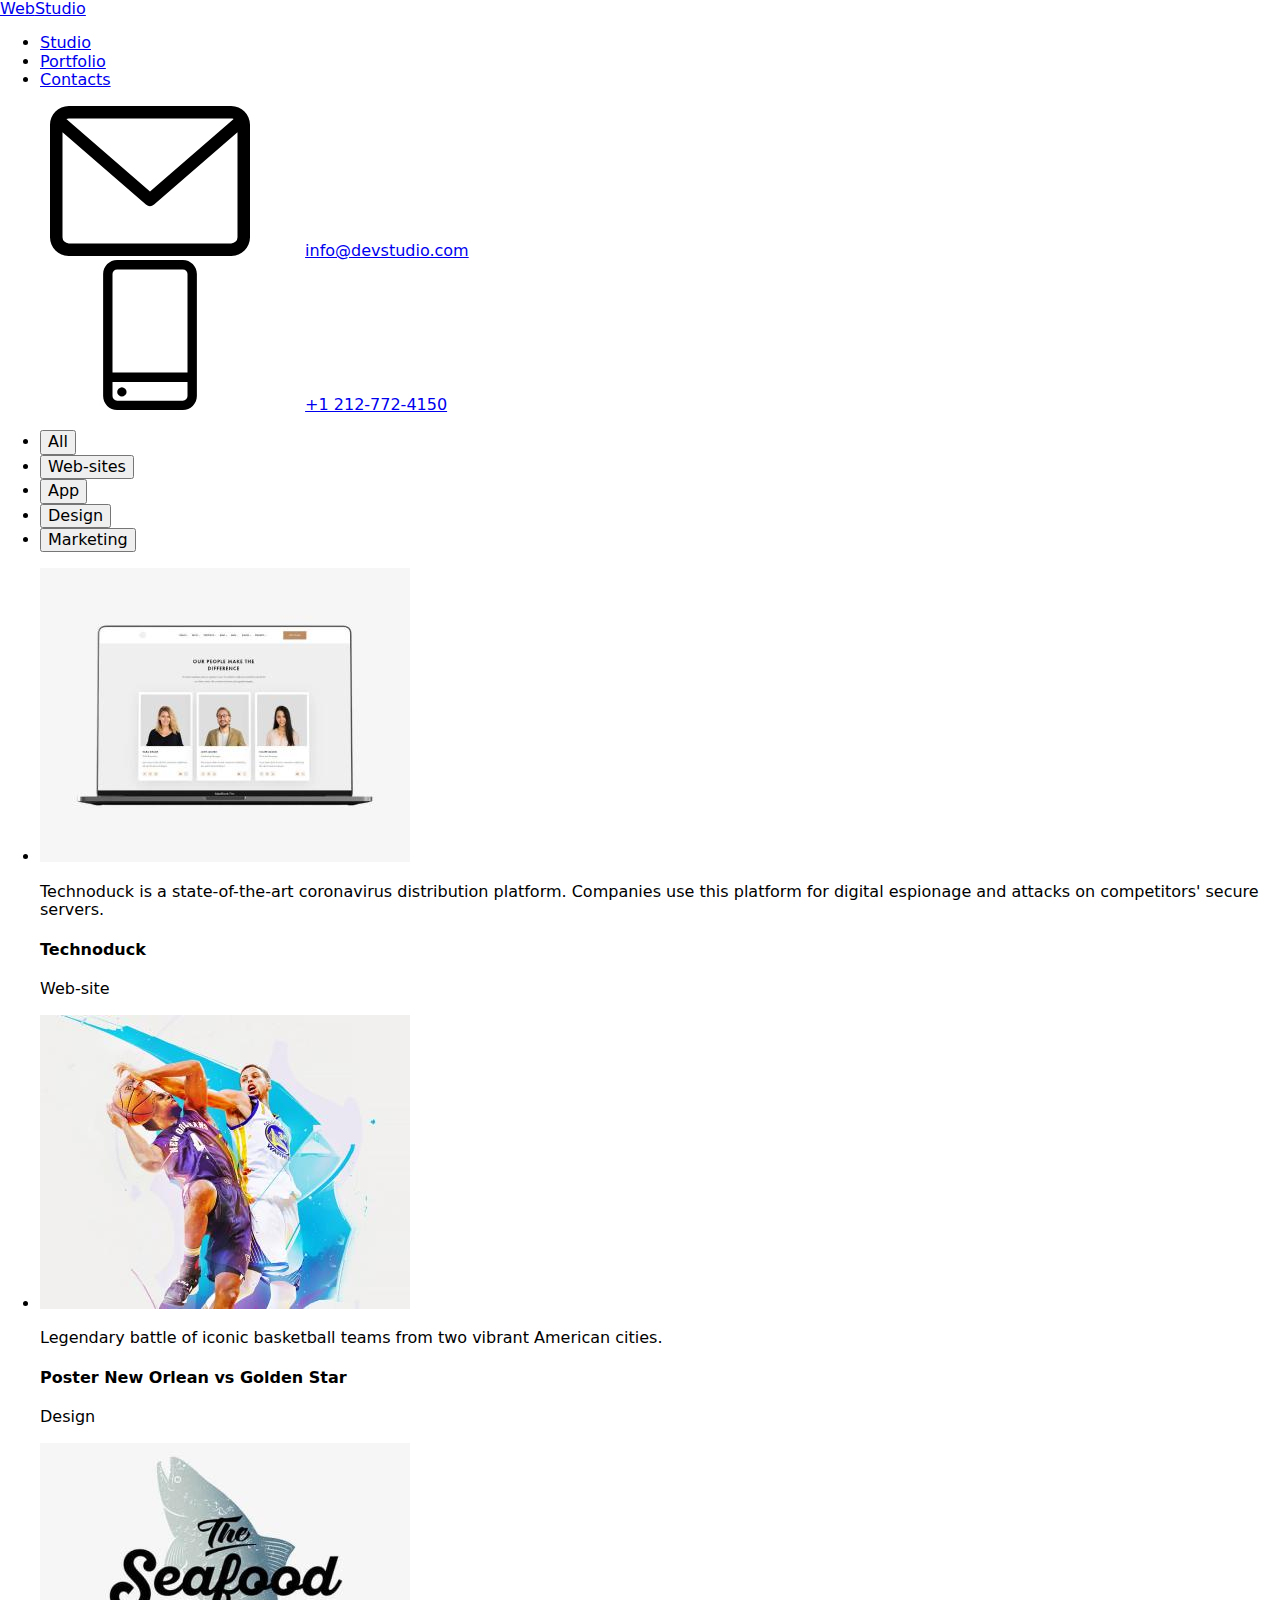
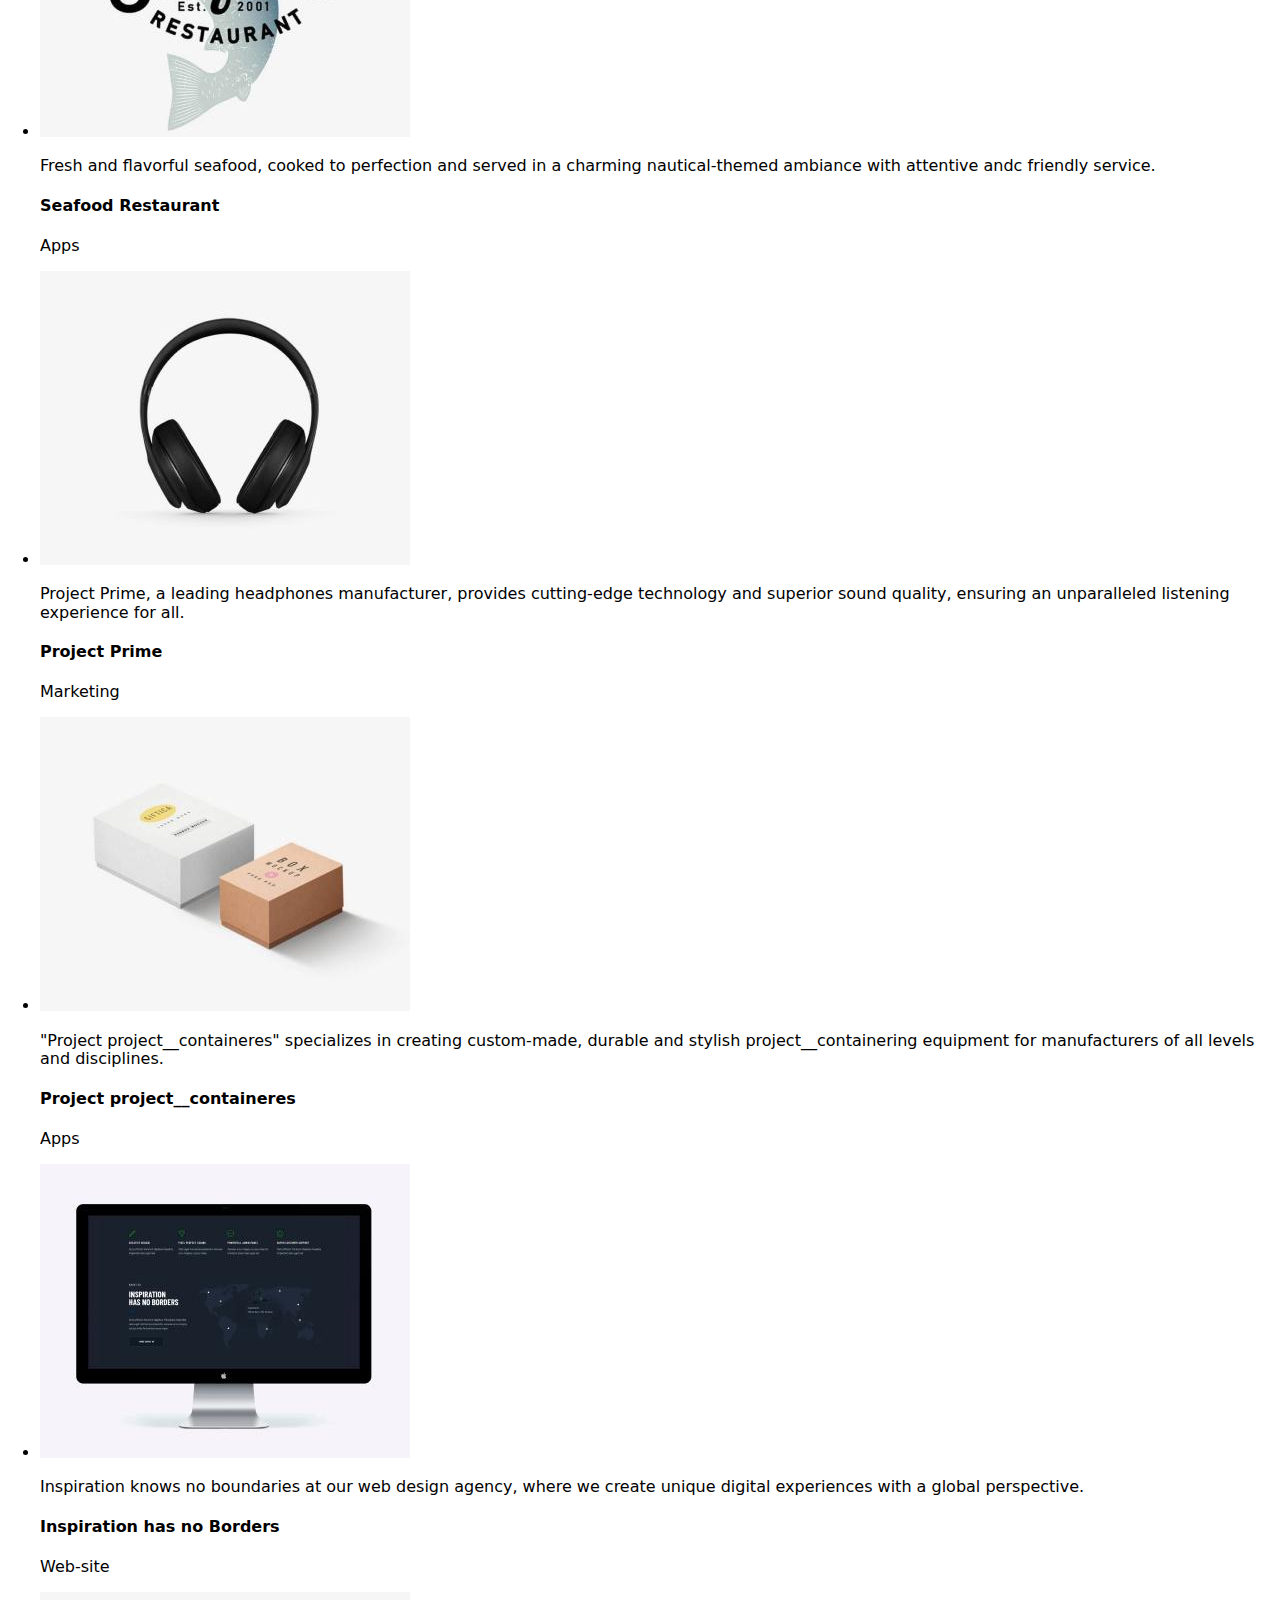
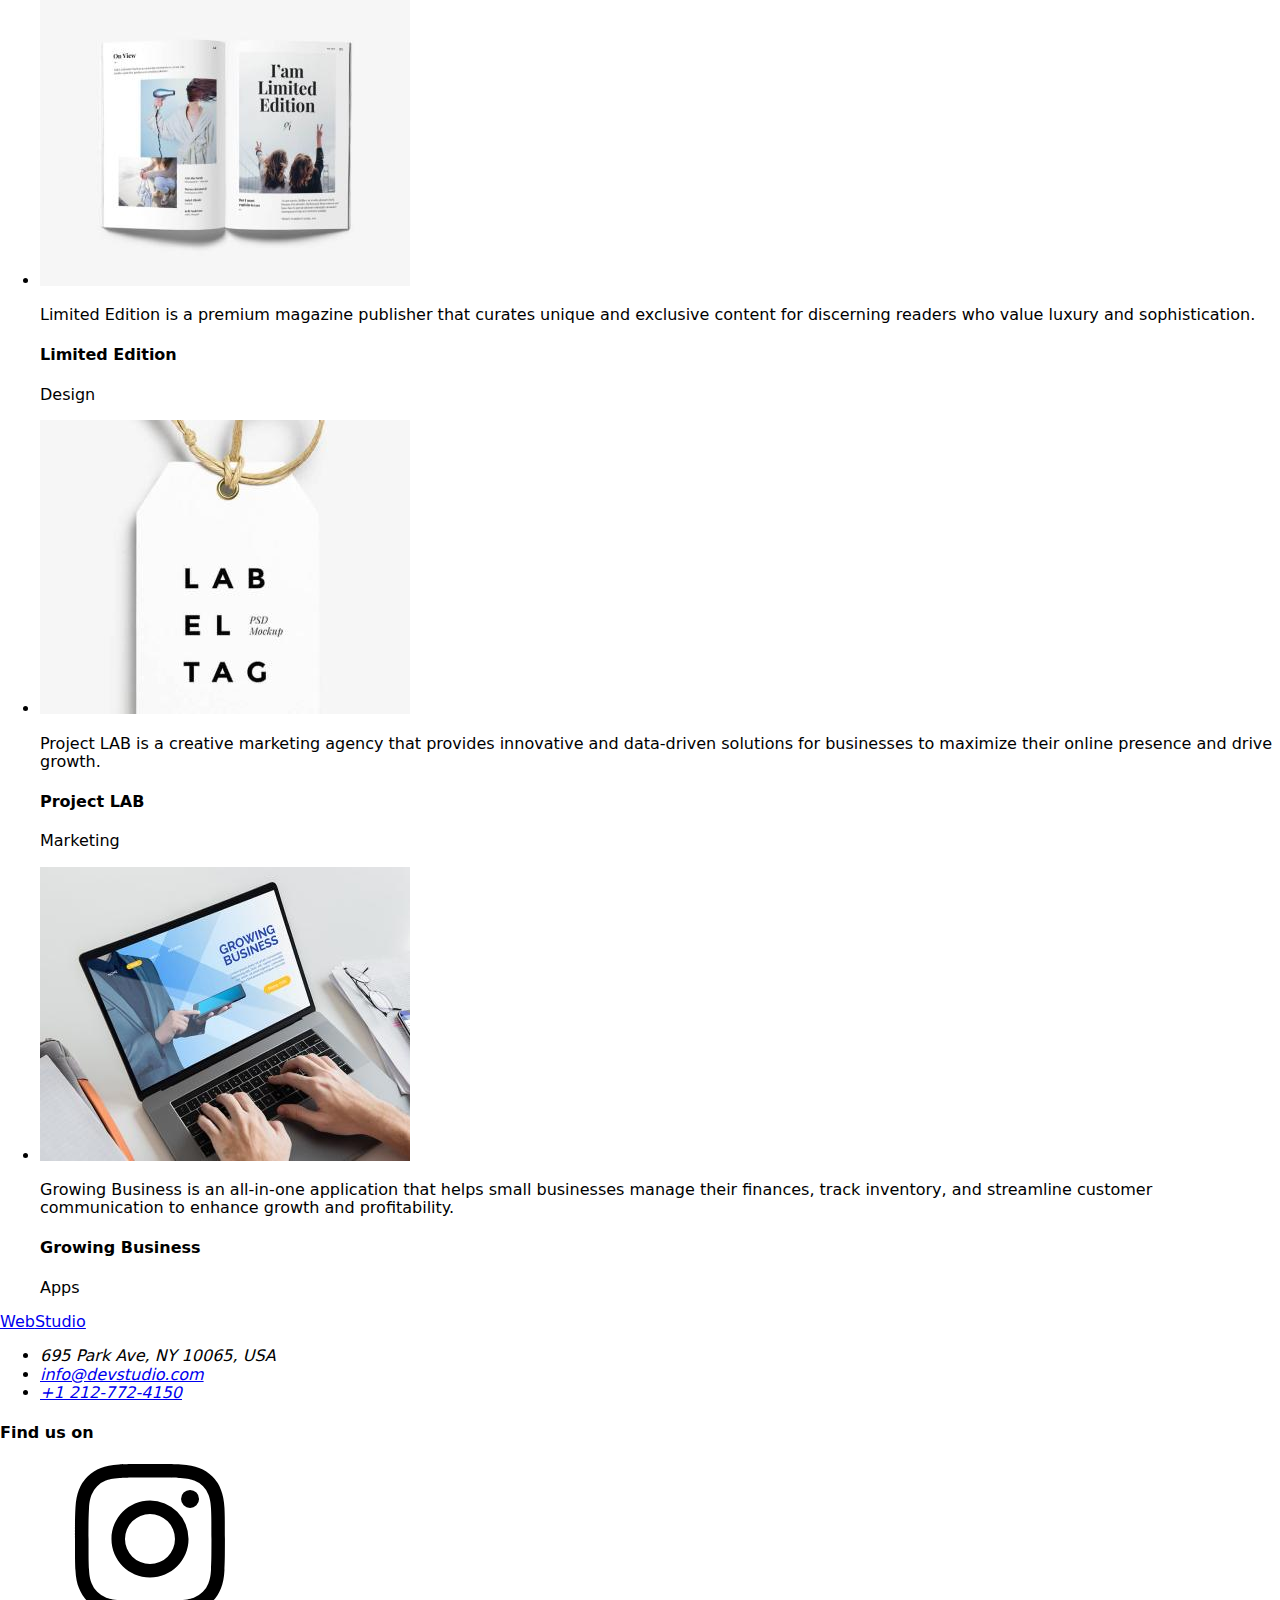
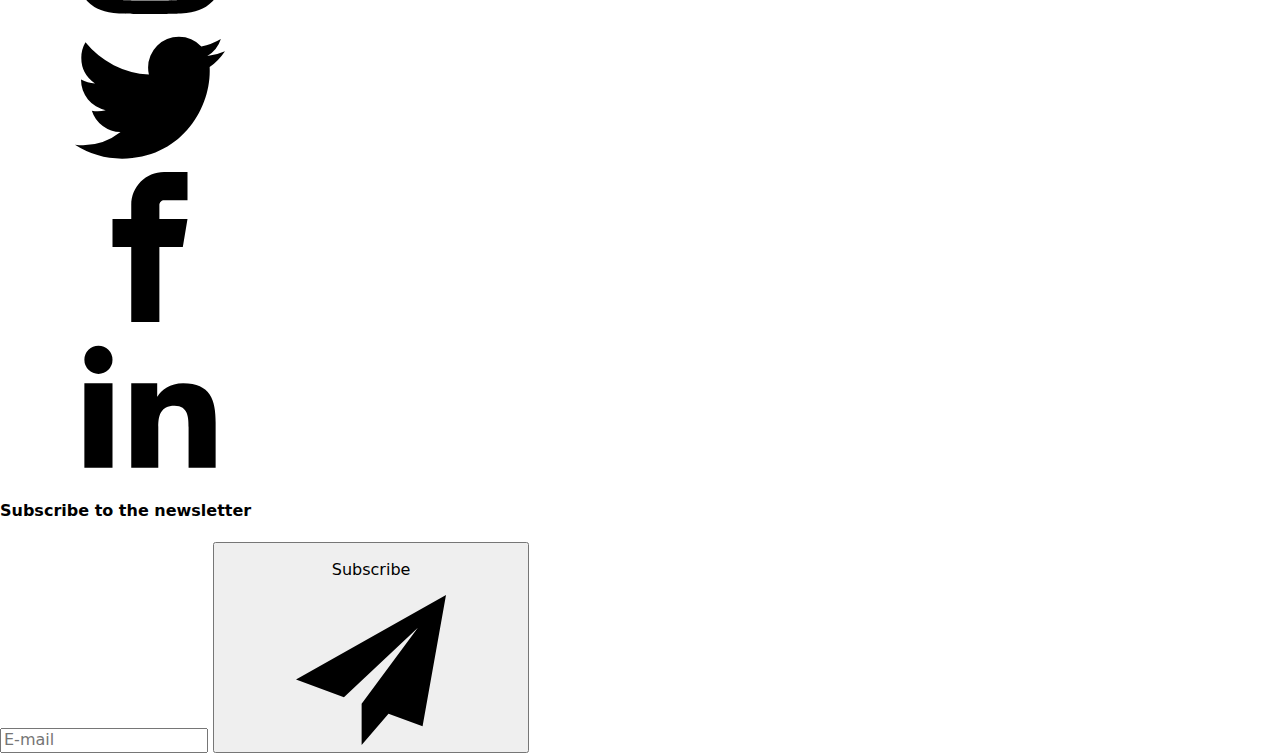
==== portofolio.html @ 4ad4fddc "Update from previous repo" ====
<!DOCTYPE html>
<html lang="en">

<head>
  <meta charset="UTF-8" />
  <meta http-equiv="X-UA-Compatible" content="IE=edge" />
  <meta name="viewport" content="width=device-width, initial-scale=1.0" />

  <link rel="preconnect" href="https://fonts.googleapis.com">
  <link rel="preconnect" href="https://fonts.gstatic.com" crossorigin>
  <link href="https://fonts.googleapis.com/css2?family=Raleway:wght@700&family=Roboto:wght@400;500;700;900&display=swap"
    rel="stylesheet">

  <link rel="stylesheet"
    href="https://cdnjs.cloudflare.com/ajax/libs/modern-normalize/1.0.0/modern-normalize.min.css" />
  <!-- <link rel="stylesheet" href="./css/styles.css"> -->
  <link rel="stylesheet" href="./css/main.min.css">


  <title>WebStudio</title>
</head>

<body>
  <header>
    <div class="header container">
      <a href="#" class="logo"><span class="logo--blue">Web</span>Studio</a>
      <nav>
        <ul class="header__left-menu">
          <li><a href="./index.html" class="header__left-menu__link">Studio</a></li>
          <li><a href="./portofolio.html" class="header__left-menu__link current-page">Portfolio</a></li>
          <li><a href="./contacts.html" class="header__left-menu__link">Contacts</a></li>
        </ul>
      </nav>
      <div class="header__right-menu">
        <div class="header__right-menu__link">
          <svg class="mail-icon">
            <use href="./images/icons.svg#icon-mail"></use>
          </svg>
          <a href="mailto:info@devstudio.com">info@devstudio.com</a>
        </div>
        <div class="header__right-menu__link">
          <svg class="mobile-icon">
            <use href="./images/icons.svg#icon-mobile"></use>
          </svg>
          <a href="tel:+12127724150">+1 212-772-4150</a>
        </div>
      </div>
    </div>
  </header>

  <main>
    <div class="container">
      <section class="portfolio">
        <ul class="portfolio__btn-list">
          <li><button type="button" class="portfolio__btn">All</button></li>
          <li><button type="button" class="portfolio__btn">Web-sites</button></li>
          <li><button type="button" class="portfolio__btn">App</button></li>
          <li><button type="button" class="portfolio__btn">Design</button></li>
          <li><button type="button" class="portfolio__btn">Marketing</button></li>
        </ul>
      </section>
      <section>
        <ul class="project">
          <li class="project__card">
            <div class="project__container">
              <img src="./images/portofolio-1.jpg" alt="laptop" width="370">
              <div class="project__overlay">
                <p class="project__description">Technoduck is a state-of-the-art coronavirus distribution platform. Companies use this platform for
                  digital
                  espionage and attacks on competitors' secure servers.</p>
              </div>
            </div>
            <h4 class="project__title">Technoduck</h4>
            <p class="project__type">Web-site</p>
          </li>
          <li class="project__card">
            <div class="project__container">
              <img src="./images/portofolio-2.jpg" alt="laptop" width="370">
              <div class="project__overlay">
                <p class="project__description">Legendary battle of iconic basketball teams from two vibrant American cities.</p>
              </div>
            </div>
            <h4 class="project__title">Poster New Orlean vs Golden Star</h4>
            <p class="project__type">Design</p>
          </li>
          <li class="project__card">
            <div class="project__container">
              <img src="./images/portofolio-3.jpg" alt="laptop" width="370">
              <div class="project__overlay">
                <p class="project__description">Fresh and flavorful seafood, cooked to perfection and served in a charming nautical-themed ambiance
                  with attentive andc friendly service.</p>
              </div>
            </div>
            <h4 class="project__title">Seafood Restaurant</h4>
            <p class="project__type">Apps</p>
          </li>
          <li class="project__card">
            <div class="project__container">
              <img src="./images/portofolio-4.jpg" alt="laptop" width="370">
              <div class="project__overlay">
                <p class="project__description">Project Prime, a leading headphones manufacturer, provides cutting-edge technology and superior sound
                  quality, ensuring an unparalleled listening experience for all.</p>
              </div>
            </div>
            <h4 class="project__title">Project Prime</h4>
            <p class="project__type">Marketing</p>
          </li>
          <li class="project__card">
            <div class="project__container">
              <img src="./images/portofolio-5.jpg" alt="laptop" width="370">
              <div class="project__overlay">
                <p class="project__description">"Project project__containeres" specializes in creating custom-made, durable and stylish project__containering equipment for
                  manufacturers of all levels and disciplines.</p>
              </div>
            </div>
            <h4 class="project__title">Project project__containeres</h4>
            <p class="project__type">Apps</p>
          </li>
          <li class="project__card">
            <div class="project__container">
              <img src="./images/portofolio-6.jpg" alt="laptop" width="370">
              <div class="project__overlay">
                <p class="project__description">Inspiration knows no boundaries at our web design agency, where we create unique digital experiences
                  with a global perspective.</p>
              </div>
            </div>
            <h4 class="project__title">Inspiration has no Borders</h4>
            <p class="project__type">Web-site</p>
          </li>
          <li class="project__card">
            <div class="project__container">
              <img src="./images/portofolio-7.jpg" alt="laptop" width="370">
              <div class="project__overlay">
                <p class="project__description">Limited Edition is a premium magazine publisher that curates unique and exclusive content for
                  discerning readers who value luxury and sophistication.</p>
              </div>
            </div>
            <h4 class="project__title">Limited Edition</h4>
            <p class="project__type">Design</p>
          </li>
          <li class="project__card">
            <div class="project__container">
              <img src="./images/portofolio-8.jpg" alt="laptop" width="370">
              <div class="project__overlay">
                <p class="project__description">Project LAB is a creative marketing agency that provides innovative and data-driven solutions for
                  businesses to maximize their online presence and drive growth.</p>
              </div>
            </div>
            <h4 class="project__title">Project LAB</h4>
            <p class="project__type">Marketing</p>
          </li>
          <li class="project__card">
            <div class="project__container">
              <img src="./images/portofolio-9.jpg" alt="laptop" width="370">
              <div class="project__overlay">
                <p class="project__description">Growing Business is an all-in-one application that helps small businesses manage their finances,
                  track inventory, and streamline customer communication to enhance growth and profitability.</p>
              </div>
            </div>
            <h4 class="project__title">Growing Business</h4>
            <p class="project__type">Apps</p>
          </li>
        </ul>
      </section>
    </div>
  </main>

  <footer>
    <div class="container">
      <div class="footer">
        <div class="footer__contact">
          <a href="#" class="logo logo--dark"><span class="logo--blue">Web</span>Studio</a>
          <address>
            <ul class="footer__address">
              <li>
                <div class="footer__address__el">695 Park Ave, NY 10065, USA</div>
              </li>
              <li><a href="mailto:info@devstudio.com" class="footer__link">info@devstudio.com</a></li>
              <li><a href="tel:+12127724150" class="footer__link">+1 212-772-4150</a>
              </li>
            </ul>
          </address>
        </div>

        <div class="footer__social_container">
          <h4 class="footer__social__title">Find us on</h4>
          <div class="footer__social__list">
            <a href="#">
              <div class="footer__social__el">
                <svg class="footer__social__icon">
                  <use href="./images/icons.svg#icon-instagram"></use>
                </svg>
              </div>
            </a>
            <a href="#">
              <div class="footer__social__el">
                <svg class="footer__social__icon">
                  <use href="./images/icons.svg#icon-twitter"></use>
                </svg>
              </div>
            </a>
            <a href="#">
              <div class="footer__social__el">
                <svg class="footer__social__icon">
                  <use href="./images/icons.svg#icon-facebook"></use>
                </svg>
              </div>
            </a>
            <a href="#">
              <div class="footer__social__el">
                <svg class="footer__social__icon">
                  <use href="./images/icons.svg#icon-linkedin"></use>
                </svg>
              </div>
            </a>
          </div>
        </div>
        <div class="footer__subscription">
          <h4 class="footer__subscription__title">Subscribe to the newsletter</h4>
          <form class="footer__subscription__form" name="signup-form" autocomplete="on" novalidate>
            <label>
              <input class="footer__subscription__input" type="email" name="email" placeholder="E-mail" />
            </label>
            <button class="footer__subscription__btn" type="submit">
              <p class="footer__subscription__btn-text">Subscribe</p><svg class="send-icon">
                <use href="./images/icons.svg#send-icon"></use>
              </svg>
            </button>
          </form>
        </div>
      </div>
    </div>
  </footer>
  <script src="./js/modal.js"></script>
</body>

</html>
---- css/styles.css ----
* {
  margin: 0;
  padding: 0;
  box-sizing: border-box;
}

body {
  font-family: "Roboto", sans-serif;
  font-size: 14px;
  color: #000;
}

li {
  list-style: none;
}

a {
  text-decoration: none;
  color: inherit;
}

h2 {
  font-size: 36px;
}

p {
  color: #757575;
}

img {
  display: block;
}

header {
  border-bottom: 1px solid #ececec;
}

footer {
  background-color: #2f303a;
}

.container {
  max-width: 1200px;
  margin: 0 auto;
}

/* header */

.header,
.header__left-menu,
.header__right-menu {
  display: flex;
  align-items: center;
  height: 80px;
}

.header__right-menu {
  margin-left: auto;
  color: #757575;
}

.header__right-menu__link {
  font-weight: 500;
  margin-left: auto;
  padding-left: 40px;
  display: flex;
  align-items: center;
  transition: color 250ms cubic-bezier(0.4, 0, 0.2, 1);
}

.header__left-menu__link {
  font-weight: 500;
  margin-right: 50px;
  position: relative;
  display: block;
  padding: 33px 0;
  transition: color 250ms cubic-bezier(0.4, 0, 0.2, 1);
}

.header__left-menu__link::after {
  content: "";
  display: block;
  position: absolute;
  bottom: 0;
  border-radius: 2px;
  height: 4px;
  width: 100%;
  background-color: #2196f3;
  color: #2196f3;
  transform: scale(0, 1);
  transition: transform 250ms cubic-bezier(0.4, 0, 0.2, 1);
}

.header__left-menu__link:hover::after,
.header__left-menu__link:focus::after {
  transform: scale(1, 1);
  color: #2196f3;
}

.current-page {
  text-decoration: underline;
  text-decoration-thickness: 4px;
  text-underline-offset: 33px;
  color: #2196f3;
}


.header__right-menu__link:hover,
.header__right-menu__link:focus,
.header__left-menu__link:hover,
.header__left-menu__link:focus {
  color: #2196f3;
}

.logo {
  font-family: "Raleway";
  font-weight: 700;
  font-size: 26px;
  padding-right: 56px;
}

.logo--blue {
  color: #2196f3;
  font-size: 26px;
}

.mail-icon {
  width: 16px;
  height: 12px;
  margin-right: 10px;
  fill: currentColor;
  transition: fill 250ms cubic-bezier(0.4, 0, 0.2, 1);
}

.mobile-icon {
  width: 10px;
  height: 16px;
  margin-right: 10px;
  fill: currentColor;
  transition: fill 250ms cubic-bezier(0.4, 0, 0.2, 1);
}

.mobile-icon:hover,
.mobile-icon:focus,
.mail-icon:hover,
.mail-icon:focus {
  fill: currentColor;
  cursor: pointer;
}

/* index hero */

.hero {
  background: url("../images/bg-hero-img.jpg") no-repeat center;
  background-size: cover;
}

.hero-fluid {
  background-image: radial-gradient(
    rgba(47, 48, 58, 0.5),
    rgba(47, 48, 58, 0.3)
  );
  min-height: 600px;
  display: flex;
  flex-direction: column;
  justify-content: center;
  text-align: center;
}


.hero__motto {
  letter-spacing: 0.06em;
  font-size: 44px;
  font-weight: 900;
  margin-bottom: 30px;
  color: #fff;
}

.hero__btn {
  font-weight: 700;
  font-size: 16px;
  letter-spacing: 0.06em;
  background-color: #2196f3;
  border: none;
  border-radius: 4px;
  cursor: pointer;
  padding: 10px 20px;
   color: #fff;
}

.modal {
  display: flex;
  background-color: hsla(0, 0%, 0%, 0.2);
  position: fixed;
  left: 0;
  right: 0;
  top: 0;
  bottom: 0;
  z-index: 1;
  transition: opacity 250ms cubic-bezier(0.4, 0, 0.2, 1),
    transform 250ms cubic-bezier(0.4, 0, 0.2, 1);
  transform: scale(1, 1);
}

.is-hidden {
  visibility: hidden;
  opacity: 0;
  pointer-events: none;
  transform: scale(0.5, 0.5);
}

.modal__box {
  width: 528px;
  height: 581px;
  background-color: #fff;
  cursor: initial;
  margin: auto;
  position: relative;
  box-shadow: 0px 1px 3px rgba(0, 0, 0, 0.12), 0px 1px 1px rgba(0, 0, 0, 0.14),
    0px 2px 1px rgba(0, 0, 0, 0.2);
  border-radius: 4px;
}

.modal__cancel-btn {
  cursor: pointer;
  position: absolute;
  padding: 7px;
  top: 8px;
  right: 8px;
  width: 30px;
  height: 30px;
  border-radius: 50%;
  border: 1px solid rgba(0, 0, 0, 0.2);
  background-color: #fff;
  transition: fill 250ms cubic-bezier(0.4, 0, 0.2, 1);
}

.modal__cancel-btn:hover,
.modal__cancel-btn:focus {
  fill: #2196f3;
  cursor: pointer;
}

.service {
  margin: 40px;
}

.service__title {
  font-weight: 700;
  font-size: 20px;
  line-height: 23px;
  text-align: center;
  letter-spacing: 0.03em;
  color: #212121;
}

.service__form {
  margin-top: 12px;
  display: flex;
  flex-direction: column;
}

.service__form__label {
  position: relative;
  margin-top: 10px;
  font-size: 14px;
  color: #757575;
  margin-top: 10px;
}

.service__form__input-container:focus,
.service__form__input-container:hover {
  border-color: #2196f3;
  color:rgba(33, 150, 243, 0.9);
  cursor:pointer;
}

.service__form__icon {
  position: absolute;
  left: 15px;
  top: 33px;
  width: 18px;
  height: 18px;
  fill: currentColor;
  transition: color 250ms cubic-bezier(0.4, 0, 0.2, 1);
  
}

.service__form__input {
  outline: none;
  margin-top: 5px;
  padding: 12px;
  padding-left: 40px;
  width: 100%;
  border: 1px solid rgba(33, 33, 33, 0.2);
  border-radius: 4px;
  transition: border-color 250ms cubic-bezier(0.4, 0, 0.2, 1);
}

.service__form-textarea {
  resize: none;
  padding-left: 12px;
}

.service__form__input:hover,
 .service__form__input:focus {
 border-color: #2196f3;
 cursor: pointer;
}

.service__terms__label {
  margin: 20px 15px 30px;
  color: #757575;
  display: flex;
  gap: 7px;
}

.service__terms__input {
  display: none;
}

.service__replace-checkbox {
  border: 2px solid #212121;
  border-radius: 2px;
  width: 16px;
  height: 16px;
  display: flex;
  align-items: center;
}

.service__terms__input:checked+.service__replace-checkbox {
  background-color: #2196f3;
  border-color: #2196f3;
}

.service__terms__input:checked+.service__replace-checkbox__icon {
  opacity: 1;
}

.service__replace-checkbox__icon {
  fill:#fff;
  width: 16px;
  height: 16px;
}

.service__terms__link {
  color: #2196f3;
  text-decoration: underline;
}

.service__submit-btn {
  width: 200px;
  margin: auto;
  font-weight: 700;
  font-size: 16px;
  letter-spacing: 0.06em;
  padding: 10px 80px;
  background-color: #2196f3;
  color: #ffffff;
  border: none;
  border-radius: 4px;
  cursor: pointer;
}

.advantages {
  display: flex;
  margin: 94px 0 0;
  gap: 30px;
}

.advantages__card__title {
  margin-bottom: 10px;
  margin-top: 30px;
}

.advantages__card__icon {
  box-sizing: content-box;
  width: 70px;
  height: 70px;
  padding: 25px 100px;
  border-radius: 4px;
  align-self: center;
  background-color: #f5f4fa;
}

.section--grey {
  background-color: #f5f4fa;
}

.section__title {
  text-align: center;
  padding-top: 94px;
}

.section__images {
  display: flex;
  justify-content: space-between;
  padding: 50px 0 94px;
}

.section__image-el {
  position: relative;
}

.section__image-el__banner {
  position: absolute;
  bottom: 0;
  width: 100%;
  background: rgba(47, 48, 58, 0.8);
  height: 70px;
  text-align: center;
  padding: 27px 0;
  font-weight: 700;
  text-transform: uppercase;
  color: #fff;
  letter-spacing: 0.03em;
}

.team {
  display: flex;
  justify-content: space-between;
  padding: 50px 0 94px;
}

.team__member {
  display: flex;
  flex-direction: column;
  align-items: center;
  box-shadow: 0px 1px 3px rgba(0, 0, 0, 0.12), 0px 1px 1px rgba(0, 0, 0, 0.14),
    0px 2px 1px rgba(0, 0, 0, 0.2);
  border-radius: 0px 0px 4px 4px;
}

.team__member__title {
  font-size: 16px;
  font-weight: 500;
  margin: 30px 0 10px;
}

.team__member__position {
  font-size: 16px;
  color: #757575;
  margin: 0 0 16px 0;
}
.social__list, 
.footer__social__list {
  display: flex;
  justify-content: space-evenly;
  margin-bottom: 30px;
}

.social__icon {
  box-sizing: content-box;
  width: 20px;
  height: 20px;
  padding: 12px;
  fill: #afb1b8;
  transition: fill 250ms cubic-bezier(0.4, 0, 0.2, 1);
}

.social__icon:hover,
.social__icon:focus {
  fill: #ffffff;
}

.social__container {
  width: 44px;
  height: 44px;
  border-radius: 50%;
  background-color: none;
  transition: background-color 250ms cubic-bezier(0.4, 0, 0.2, 1);
}

.social__container:hover,
.social__container:focus {
  background-color: #2196f3;
  border-radius: 50%;
  cursor: pointer;
}

.section__client-icon {
  border: #afb1b8 1px solid;
  fill: #afb1b8;
  border-radius: 4px;
  margin: 10px;
  width: 170px;
  height: 92px;
  padding: 16px 32px;
  transition: fill 250ms cubic-bezier(0.4, 0, 0.2, 1),
    border-color 250ms cubic-bezier(0.4, 0, 0.2, 1);
}

.section__client-icon:hover,
.section__client-icon:focus {
  fill: #2196f3;
  border-color: #2196f3;
  cursor: pointer;
}


/* Portfolio */

.portfolio__btn-list {
  margin: 94px 0 50px;
  display: flex;
  justify-content: center;
  gap: 8px;
}

.portfolio__btn {
  background-color: #f5f4fa;
  font-family: inherit;
  font-size: 16px;
  font-weight: 500;
  border-radius: 4px;
  border: none;
  cursor: pointer;
  padding: 6px 22px;
  transition: background-color 250ms cubic-bezier(0.4, 0, 0.2, 1),
    color 250ms cubic-bezier(0.4, 0, 0.2, 1),
    filter 250ms cubic-bezier(0.4, 0, 0.2, 1);
}

.portfolio__btn:hover,
.portfolio__btn:focus {
  background-color: #2196f3;
  color: #fff;
  filter: drop-shadow(0px 4px 4px rgba(0, 0, 0, 0.25));
}

.project {
  display: flex;
  justify-content: space-between;
  flex-wrap: wrap;
  gap: 35px;
  margin-bottom: 94px;
}

.project__card {
  border: 1px solid #eee;
  transition: box-shadow 250ms cubic-bezier(0.4, 0, 0.2, 1);
}

.project__card:hover,
.project__card:focus {
  box-shadow: 0px 1px 1px rgba(0, 0, 0, 0.12), 0px 4px 4px rgba(0, 0, 0, 0.06),
    1px 4px 6px rgba(0, 0, 0, 0.16);
  cursor: pointer;
}

.project__title {
  font-weight: 700;
  font-size: 18px;
  margin: 22px 24px;
}

.project__type {
  font-size: 16px;
  margin: 22px 24px;
}

.project__container {
  position: relative;
  overflow: hidden;
}

.project__card:hover .project__overlay {
  transform: translatey(0);
}

.project__overlay {
  position: absolute;
  top: 0;
  left: 0;
  width: 100%;
  height: 100%;
  background-color: rgba(33, 150, 243, 0.9);
  transform: translatey(100%);
  transition: transform 250ms cubic-bezier(0.4, 0, 0.2, 1);
}

.project__description {
  font-size: 18px;
  line-height: 28px;
  letter-spacing: 0.03em;
  color: #fff;
  padding: 63px 24px 0 24px;
}


/* footer */

.footer {
  display: flex;
}

.logo--dark {
  display: inline-block;
  padding-top: 60px;
   color: #fff;
}


.footer__address {
  padding: 28px 0 60px;
  display: flex;
  flex-direction: column;
  gap: 12px;
}

.footer__address__el {
  font-style: normal;
   color: #fff;
}

.footer__link {
  color: rgba(255, 255, 255, 0.6);
  font-style: normal;
  transition: color 250ms cubic-bezier(0.4, 0, 0.2, 1);
}

.footer__link:hover,
.footer__link:focus {
  color: #2196f3;
}

.footer__social__title,
.footer__subscription__title {
  font-family: "Roboto";
  font-weight: 700;
  letter-spacing: 0.03em;
  text-transform: uppercase;
  color: #fff;
}

.footer__social_container {
  margin-top: 75px;
  margin-left: 94px;
}

.footer__social__el {
  width: 44px;
  height: 44px;
  padding: 12px;
  background-color: rgba(255, 255, 255, 0.1);
  border-radius: 50%;
  margin-top: 20px;
  margin-right: 10px;
  transition: background-color 250ms cubic-bezier(0.4, 0, 0.2, 1);
}

.footer__social__icon {
  width: 20px;
  height: 20px;
  fill: #ffffff;
}

.footer__social__el:hover,
.footer__social__el:focus {
  background-color: #2196f3;
}

.footer__subscription {
  margin-top: 75px;
  margin-left: auto;
}

.footer__subscription__form {
  display: flex;
  align-items: end;
}

.footer__subscription__input {
  font: inherit;
  font-size: 16px;
  outline: none;
  width: 358px;
  margin-top: 20px;
  background-color: #2f303a;
  color: #ffffff;
  padding: 14px;
  border: 1px solid rgba(255, 255, 255, 0.3);
  filter: drop-shadow(0px 4px 4px rgba(0, 0, 0, 0.15));
  border-radius: 4px;
}

.footer__subscription__btn {
  padding: 8px 43px;
  font-weight: 700;
  font-size: 16px;
  line-height: 30px;
  letter-spacing: 0.06em;
  height: 50px;
  margin-left: 12px;
  color: #ffffff;
  background: #2196f3;
  border:none;
  box-shadow: 0px 4px 4px rgba(0, 0, 0, 0.15);
  border-radius: 4px;
  display: flex;
  align-items: center;
  cursor: pointer;
}

.footer__subscription__btn-text {
  color: inherit;
}

.send-icon {
  margin-left: 25px;
  width: 24px;
  height: 24px;
  fill: #ffffff;
}
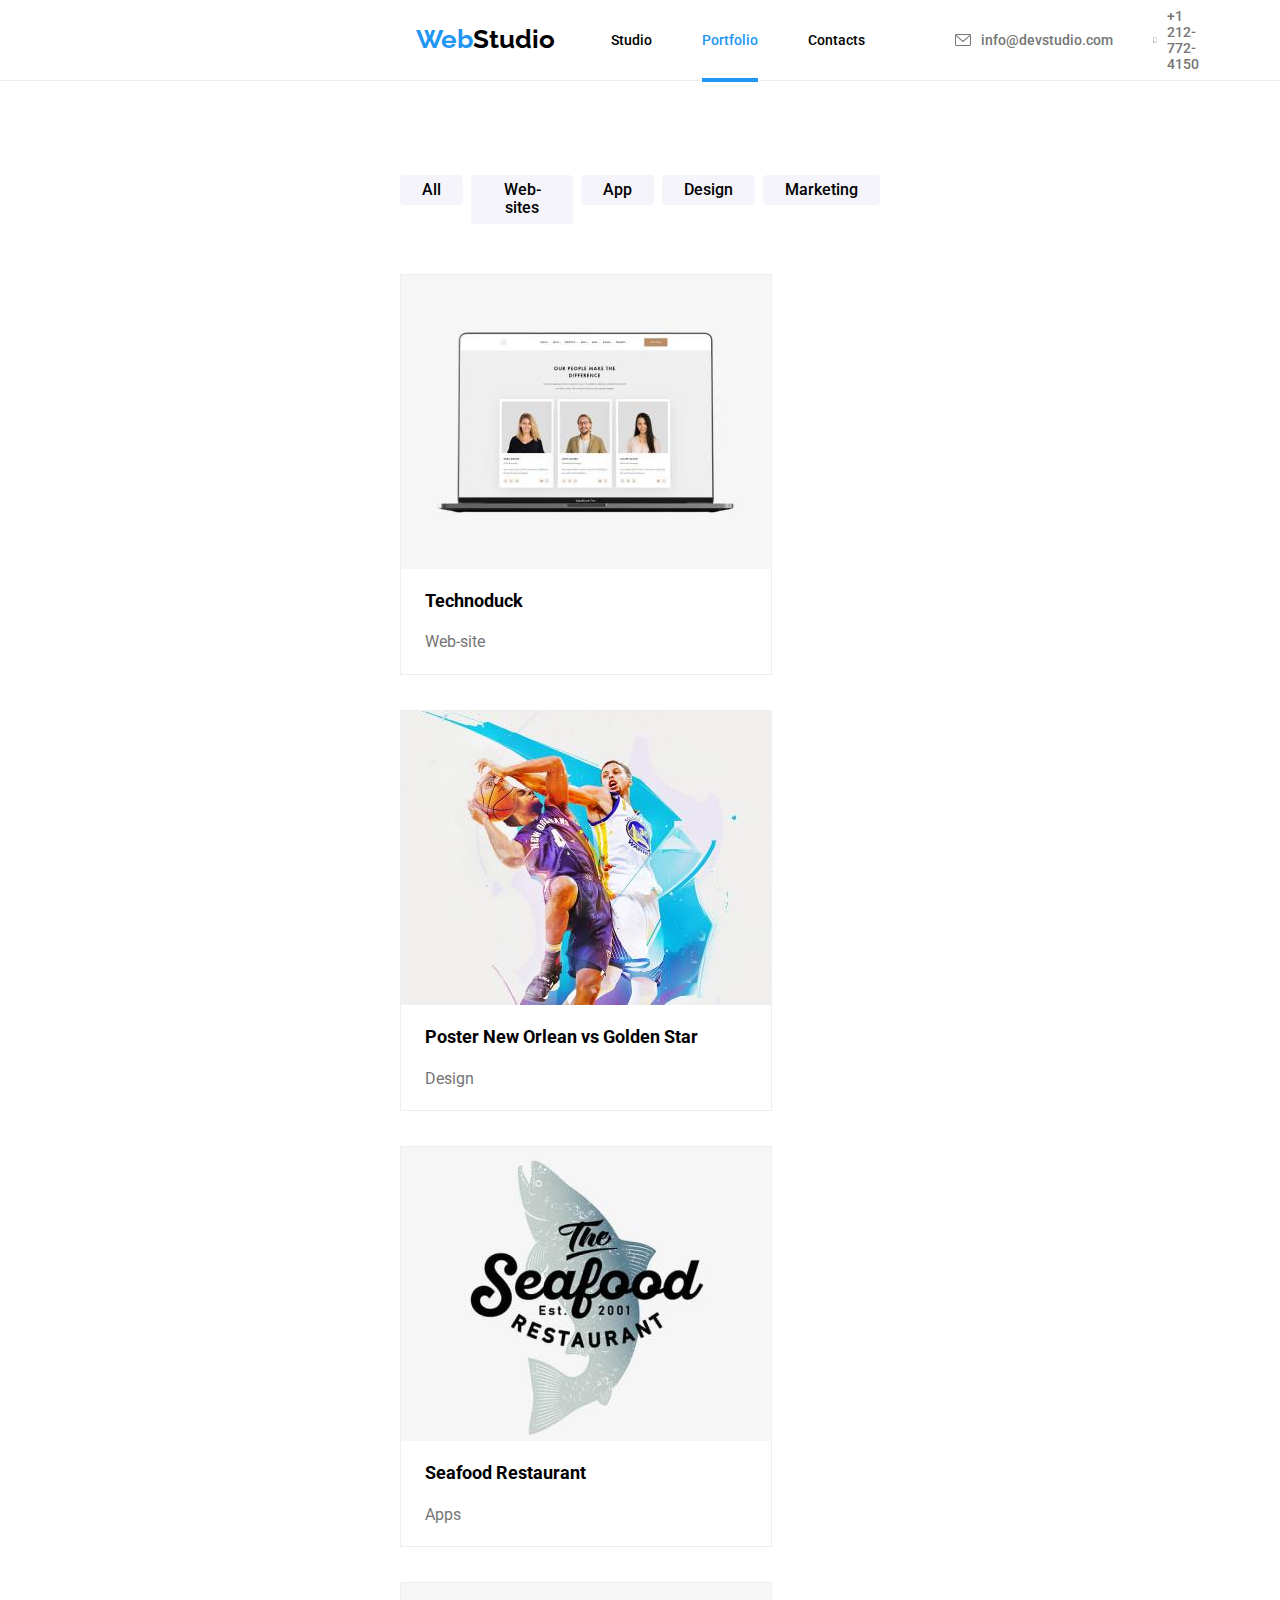
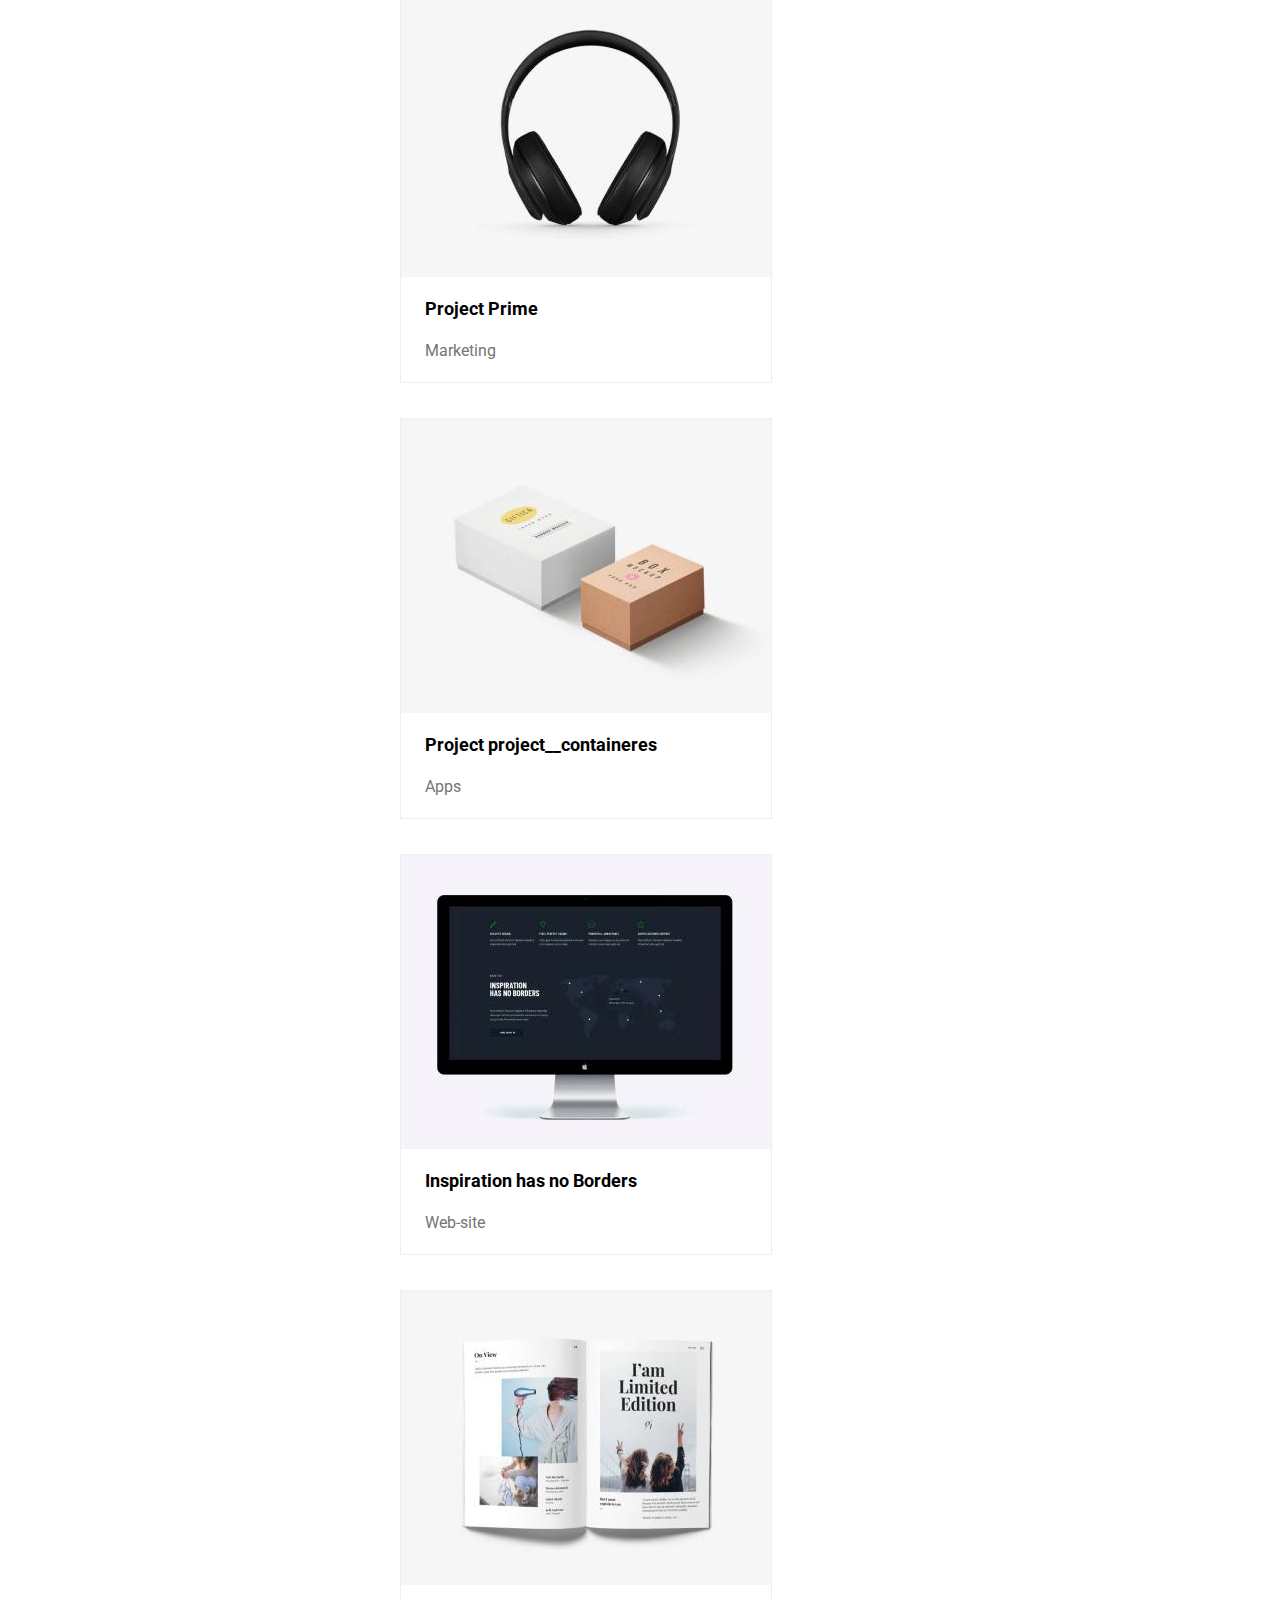
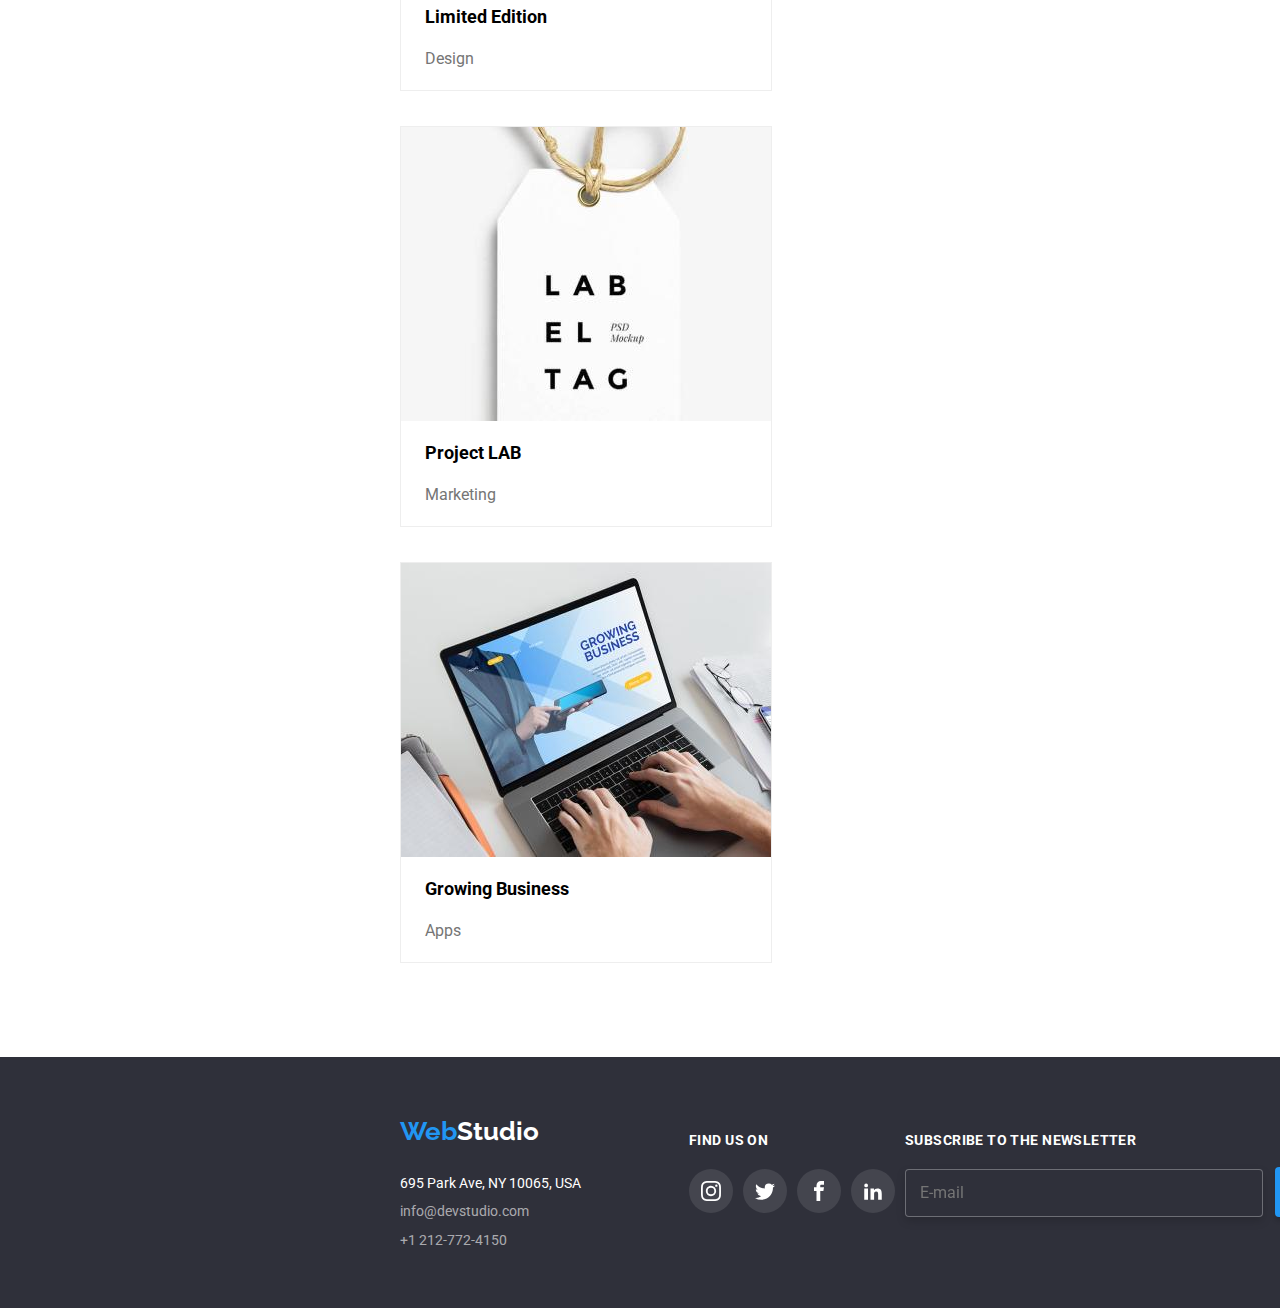
==== commit c5c9514c: "update & features" ====
--- a/portofolio.html
+++ b/portofolio.html
@@ -232,6 +232,7 @@
     </div>
   </footer>
   <script src="./js/modal.js"></script>
+  <script src="./js/mobile-menu.js"></script>
 </body>
 
 </html>--- a/css/main.min.css
+++ b/css/main.min.css
@@ -0,0 +1 @@
+*{box-sizing:border-box;margin:0;padding:0}body{font-family:"Roboto",sans-serif;font-size:14px;color:#000}li{list-style:none}a{text-decoration:none;color:inherit}h2{font-size:36px}p{color:#757575}img{display:block}header{border-bottom:1px solid #eee}footer{background-color:#2f303a}*{box-sizing:border-box;margin:0;padding:0}body{font-family:"Roboto",sans-serif;font-size:14px;color:#000}li{list-style:none}a{text-decoration:none;color:inherit}h2{font-size:36px}p{color:#757575}img{display:block}header{border-bottom:1px solid #eee}footer{background-color:#2f303a}.header{display:flex;align-items:center;height:80px;justify-content:space-between;padding:16px}.header__left-menu{display:flex;align-items:center;height:80px}.header__left-menu__link{display:block;position:relative;font-weight:500;margin-right:50px;padding:33px 0;transition:color 250ms cubic-bezier(0.4, 0, 0.2, 1)}.header__left-menu__link:hover,.header__left-menu__link:focus{color:#2196f3}.header__left-menu__link::after{content:"";display:block;position:absolute;bottom:0;border-radius:2px;height:4px;width:100%;background-color:#2196f3;color:#2196f3;transform:scale(0, 1);transition:transform 250ms cubic-bezier(0.4, 0, 0.2, 1)}.header__left-menu__link:hover::after,.header__left-menu__link:focus::after{transform:scale(1, 1);color:#2196f3}.header__right-menu{display:flex;align-items:center;height:80px;margin-left:auto;color:#757575}.header__right-menu__link{display:flex;align-items:center;font-weight:500;margin-left:auto;padding-left:40px;transition:color 250ms cubic-bezier(0.4, 0, 0.2, 1)}.header__right-menu__link:hover,.header__right-menu__link:focus{color:#2196f3}.logo{font-family:"Raleway";font-weight:700;font-size:26px;padding-right:56px}.logo--blue{color:#2196f3;font-size:26px}.mail-icon{width:16px;height:12px;margin-right:10px;fill:currentColor;transition:fill 250ms cubic-bezier(0.4, 0, 0.2, 1)}.mail-icon:hover,.mail-icon:focus{fill:currentColor;cursor:pointer}.mobile-icon{width:10px;height:16px;margin-right:10px;fill:currentColor;transition:fill 250ms cubic-bezier(0.4, 0, 0.2, 1)}.mobile-icon:hover,.mobile-icon:focus{fill:currentColor;cursor:pointer}.current-page{text-decoration:underline;text-decoration-thickness:4px;text-underline-offset:33px;color:#2196f3}*{box-sizing:border-box;margin:0;padding:0}body{font-family:"Roboto",sans-serif;font-size:14px;color:#000}li{list-style:none}a{text-decoration:none;color:inherit}h2{font-size:36px}p{color:#757575}img{display:block}header{border-bottom:1px solid #eee}footer{background-color:#2f303a}.footer{display:flex}.footer__address{padding:28px 0 60px;display:flex;flex-direction:column;gap:12px}.footer__address__el{font-style:normal;color:#fff}.footer__link{color:rgba(255,255,255,.6);font-style:normal;transition:color 250ms cubic-bezier(0.4, 0, 0.2, 1)}.footer__link:hover,.footer__link:focus{color:#2196f3}.footer__social__title{font-family:"Roboto";font-weight:700;letter-spacing:.03em;text-transform:uppercase;color:#fff}.footer__social_container{margin-top:75px;margin-left:94px}.footer__social__el{width:44px;height:44px;padding:12px;background-color:rgba(255,255,255,.1);border-radius:50%;margin-top:20px;margin-right:10px;transition:background-color 250ms cubic-bezier(0.4, 0, 0.2, 1)}.footer__social__icon{width:20px;height:20px;fill:#fff}.footer__social__el:hover,.footer__social__el:focus{background-color:#2196f3}.footer__social__list{display:flex;justify-content:space-evenly;margin-bottom:30px}.footer__subscription{margin-top:75px;margin-left:auto}.footer__subscription__title{font-family:"Roboto";font-weight:700;letter-spacing:.03em;text-transform:uppercase;color:#fff}.footer__subscription__form{display:flex;align-items:end}.footer__subscription__input{font:inherit;font-size:16px;outline:none;width:358px;margin-top:20px;background-color:#2f303a;color:#fff;padding:14px;border:1px solid rgba(255,255,255,.3);filter:drop-shadow(0px 4px 4px rgba(0, 0, 0, 0.15));border-radius:4px}.footer__subscription__btn{padding:8px 43px;font-weight:700;font-size:16px;line-height:30px;letter-spacing:.06em;height:50px;margin-left:12px;color:#fff;background:#2196f3;border:none;box-shadow:0px 4px 4px rgba(0,0,0,.15);border-radius:4px;display:flex;align-items:center;cursor:pointer}.footer__subscription__btn-text{color:inherit}.send-icon{margin-left:25px;width:24px;height:24px;fill:#fff}.logo--dark{display:inline-block;padding-top:60px;color:#fff}*{box-sizing:border-box;margin:0;padding:0}body{font-family:"Roboto",sans-serif;font-size:14px;color:#000}li{list-style:none}a{text-decoration:none;color:inherit}h2{font-size:36px}p{color:#757575}img{display:block}header{border-bottom:1px solid #eee}footer{background-color:#2f303a}.hero{background:url("../images/bg-hero-img.jpg") no-repeat center;background-size:cover}.hero__fluid{background-image:radial-gradient(rgba(47, 48, 58, 0.5), rgba(47, 48, 58, 0.3));min-height:400px;display:flex;flex-direction:column;justify-content:center;text-align:center}.hero__motto{letter-spacing:.06em;font-size:26px;font-weight:900;margin-bottom:30px;max-width:360px;color:#fff}.hero__btn{font-weight:700;font-size:16px;letter-spacing:.06em;background-color:#2196f3;border:none;border-radius:4px;cursor:pointer;padding:10px 20px;color:#fff}@media screen and (min-width: 768px){.hero{background-image:url("../images/bg-hero-img.jpg");background-size:cover}}@media screen and (min-width: 1200px){.hero{background-image:url("../images/bg-hero-img.jpg");height:600px;margin:0 auto}h1{font-size:44px;line-height:60px;max-width:696px;margin:0 auto}}*{box-sizing:border-box;margin:0;padding:0}body{font-family:"Roboto",sans-serif;font-size:14px;color:#000}li{list-style:none}a{text-decoration:none;color:inherit}h2{font-size:36px}p{color:#757575}img{display:block}header{border-bottom:1px solid #eee}footer{background-color:#2f303a}.modal{display:flex;background-color:rgba(0,0,0,.2);position:fixed;left:0;right:0;top:0;bottom:0;z-index:1;transition:opacity 250ms cubic-bezier(0.4, 0, 0.2, 1),transform 250ms cubic-bezier(0.4, 0, 0.2, 1);transform:scale(1, 1)}.modal__box{width:calc(100vw - 40px);height:609px;background-color:#fff;cursor:initial;margin:auto;position:relative;box-shadow:0px 1px 3px rgba(0,0,0,.12),0px 1px 1px rgba(0,0,0,.14),0px 2px 1px rgba(0,0,0,.2);border-radius:4px}.modal__cancel-btn{cursor:pointer;position:absolute;padding:7px;top:8px;right:8px;width:30px;height:30px;border-radius:50%;border:1px solid rgba(0,0,0,.2);background-color:#fff;transition:fill 250ms cubic-bezier(0.4, 0, 0.2, 1)}.modal__cancel-btn:hover,.modal__cancel-btn:focus{fill:#2196f3;cursor:pointer}.is-hidden{visibility:hidden;opacity:0;pointer-events:none;transform:scale(0.5, 0.5)}.service{margin:40px}.service__title{font-weight:700;font-size:20px;line-height:23px;text-align:center;letter-spacing:.03em;color:#212121}.service__form{margin-top:12px;display:flex;flex-direction:column}.service__form__label{position:relative;margin-top:10px;font-size:14px;color:#757575;margin-top:10px}.service__form__input-container:focus,.service__form__input-container:hover{border-color:#2196f3;color:rgba(33,150,243,.9);cursor:pointer}.service__form__icon{position:absolute;left:15px;top:33px;width:18px;height:18px;fill:currentColor;transition:color 250ms cubic-bezier(0.4, 0, 0.2, 1)}.service__form__input{outline:none;margin-top:5px;padding:12px;padding-left:40px;width:100%;border:1px solid rgba(33,33,33,.2);border-radius:4px;transition:border-color 250ms cubic-bezier(0.4, 0, 0.2, 1)}.service__form__textarea{resize:none;padding-left:12px}.service__form__input:hover,.service__form__input:focus{border-color:#2196f3;cursor:pointer}.service__terms__label{margin:20px 0 30px;font-size:12px;color:#757575;display:flex;gap:7px}.service__terms__input{display:none}.service__terms__input:checked+.service__replace-checkbox{background-color:#2196f3;border-color:#2196f3}.service__terms__input:checked+.service__replace-checkbox__icon{opacity:1}.service__terms__link{color:#2196f3;text-decoration:underline}.service__replace-checkbox{border:2px solid #212121;border-radius:2px;width:16px;height:16px;display:flex;align-items:center}.service__replace-checkbox__icon{fill:#fff;width:16px;height:16px}.service__submit-btn{width:200px;margin:auto;font-weight:700;font-size:16px;letter-spacing:.06em;padding:10px 80px;background-color:#2196f3;color:#fff;border:none;border-radius:4px;cursor:pointer}@media screen and (min-width: 480px){.modal__box{width:450px;height:609px}}@media screen and (min-width: 1200px){.modal__box{width:528px;height:581px}.service__terms__label{margin:20px 15px 30px;font-size:14px}}*{box-sizing:border-box;margin:0;padding:0}body{font-family:"Roboto",sans-serif;font-size:14px;color:#000}li{list-style:none}a{text-decoration:none;color:inherit}h2{font-size:36px}p{color:#757575}img{display:block}header{border-bottom:1px solid #eee}footer{background-color:#2f303a}.about-us{width:100%;display:flex;flex-direction:column;margin:94px 0 0;gap:30px}.about-us__card__title{margin-bottom:10px;margin-top:30px}.about-us__card__icon{box-sizing:content-box;width:70px;height:70px;padding:25px 100px;border-radius:4px;align-self:center;background-color:#f5f4fa}.mobile-container{line-height:1.5;color:#212121;background-color:#fff;min-width:320px;max-width:1170px;padding-left:15px;padding-right:15px;margin-left:auto;margin-right:auto}.mobile-page-header{box-shadow:0px 2px 4px -1px rgba(0,0,0,.2),0px 4px 5px 0px rgba(0,0,0,.14),0px 1px 10px 0px rgba(0,0,0,.12)}.menu{display:flex;padding:0;margin:0;list-style:none}.menu .link{padding:10px;color:inherit;text-decoration:none;font-weight:500;font-size:40px}.menu .link:hover,.menu .link:focus{text-decoration:underline}.menu-toggle{min-height:40px;min-width:40px;display:flex;align-items:center;justify-content:center;margin:0;padding:0;background-color:rgba(0,0,0,0);cursor:pointer;border:none;border-radius:50%;outline:none}.menu-toggle:hover,.menu-toggle:focus{background-color:rgba(0,0,0,.1)}.menu-toggle:hover:hover,.menu-toggle:hover:focus,.menu-toggle:focus:hover,.menu-toggle:focus:focus{color:#2196f3}.menu-container{position:fixed;top:0;left:0;width:100vw;height:100vh;padding:32px;background-color:#fff;z-index:999;transform:translateX(100%);transition:transform 250ms ease-in-out;display:flex;flex-direction:column}.menu-container.is-open{transform:translateX(0)}.menu-container .menu-toggle{position:absolute;top:16px;right:16px;color:#212121}.menu-container .menu-toggle:hover,.menu-container .menu-toggle:focus{color:#2196f3}.mobile-menu{padding:0;margin:0;list-style:none;font-weight:500;font-size:40px;line-height:47px;letter-spacing:.02em}.mobile-menu .mcontact-tel{color:#2196f3;font-size:34px}.mobile-menu .mcontact-mail{color:#757575;font-size:24px}.mobile-menu .link{display:block;padding:16px;color:currentColor;text-decoration:none;font-weight:500}.mobile-menu .link:hover,.mobile-menu .link:focus{color:#2196f3}.social-links{display:inline-flex;padding-left:32px;font-weight:500;font-size:15px;line-height:22px;letter-spacing:.02em;color:#2196f3;cursor:pointer}.menu-contacts{margin-top:100px;padding-bottom:64px;font-weight:500;line-height:40px;letter-spacing:.02em}.line{width:22px;color:rgba(33,33,33,.2);padding:10px}@media(max-width: 767px){.menu{display:none}}@media(min-width: 768px){.menu-toggle{display:none}}.container{max-width:480px;margin:0 auto}.section--grey{background-color:#f5f4fa}.section__title{text-align:center;padding-top:94px}.section__images{display:flex;justify-content:space-between;padding:50px 0 94px}.section__image-el{position:relative}.section__image-el__banner{position:absolute;bottom:0;width:100%;background:rgba(47,48,58,.8);height:70px;text-align:center;padding:27px 0;font-weight:700;text-transform:uppercase;color:#fff;letter-spacing:.03em}.section__client-icon{border:#afb1b8 1px solid;fill:#afb1b8;border-radius:4px;margin:10px;width:170px;height:92px;padding:16px 32px;transition:fill 250ms cubic-bezier(0.4, 0, 0.2, 1),border-color 250ms cubic-bezier(0.4, 0, 0.2, 1)}.section__client-icon:hover,.section__client-icon:focus{fill:#2196f3;border-color:#2196f3;cursor:pointer}.team{display:flex;justify-content:space-between;padding:50px 0 94px}.team__member{display:flex;flex-direction:column;align-items:center;box-shadow:0px 1px 3px rgba(0,0,0,.12),0px 1px 1px rgba(0,0,0,.14),0px 2px 1px rgba(0,0,0,.2);border-radius:0px 0px 4px 4px}.team__member__title{font-size:16px;font-weight:500;margin:30px 0 10px}.team__member__position{font-size:16px;color:#757575;margin:0 0 16px 0}.social__list{display:flex;justify-content:space-evenly;margin-bottom:30px}.social__icon{box-sizing:content-box;width:20px;height:20px;padding:12px;fill:#afb1b8;transition:fill 250ms cubic-bezier(0.4, 0, 0.2, 1)}.social__icon:hover,.social__icon:focus{fill:#fff}.social__container{width:44px;height:44px;border-radius:50%;background-color:none;transition:background-color 250ms cubic-bezier(0.4, 0, 0.2, 1)}.social__container:hover,.social__container:focus{background-color:#2196f3;border-radius:50%;cursor:pointer}.portfolio__btn-list{margin:94px 0 50px;display:flex;justify-content:center;gap:8px}.portfolio__btn{background-color:#f5f4fa;font-family:inherit;font-size:16px;font-weight:500;border-radius:4px;border:none;cursor:pointer;padding:6px 22px;transition:background-color 250ms cubic-bezier(0.4, 0, 0.2, 1),color 250ms cubic-bezier(0.4, 0, 0.2, 1),filter 250ms cubic-bezier(0.4, 0, 0.2, 1)}.portfolio__btn:hover,.portfolio__btn:focus{background-color:#2196f3;color:#fff;filter:drop-shadow(0px 4px 4px rgba(0, 0, 0, 0.25))}.project{display:flex;justify-content:space-between;flex-wrap:wrap;gap:35px;margin-bottom:94px}.project__card{border:1px solid #eee;transition:box-shadow 250ms cubic-bezier(0.4, 0, 0.2, 1)}.project__card:hover,.project__card:focus{box-shadow:0px 1px 1px rgba(0,0,0,.12),0px 4px 4px rgba(0,0,0,.06),1px 4px 6px rgba(0,0,0,.16);cursor:pointer}.project__title{font-weight:700;font-size:18px;margin:22px 24px}.project__type{font-size:16px;margin:22px 24px}.project__container{position:relative;overflow:hidden}.project__card:hover .project__overlay{transform:translatey(0)}.project__overlay{position:absolute;top:0;left:0;width:100%;height:100%;background-color:rgba(33,150,243,.9);transform:translatey(100%);transition:transform 250ms cubic-bezier(0.4, 0, 0.2, 1)}.project__description{font-size:18px;line-height:28px;letter-spacing:.03em;color:#fff;padding:63px 24px 0 24px}/*# sourceMappingURL=main.min.css.map */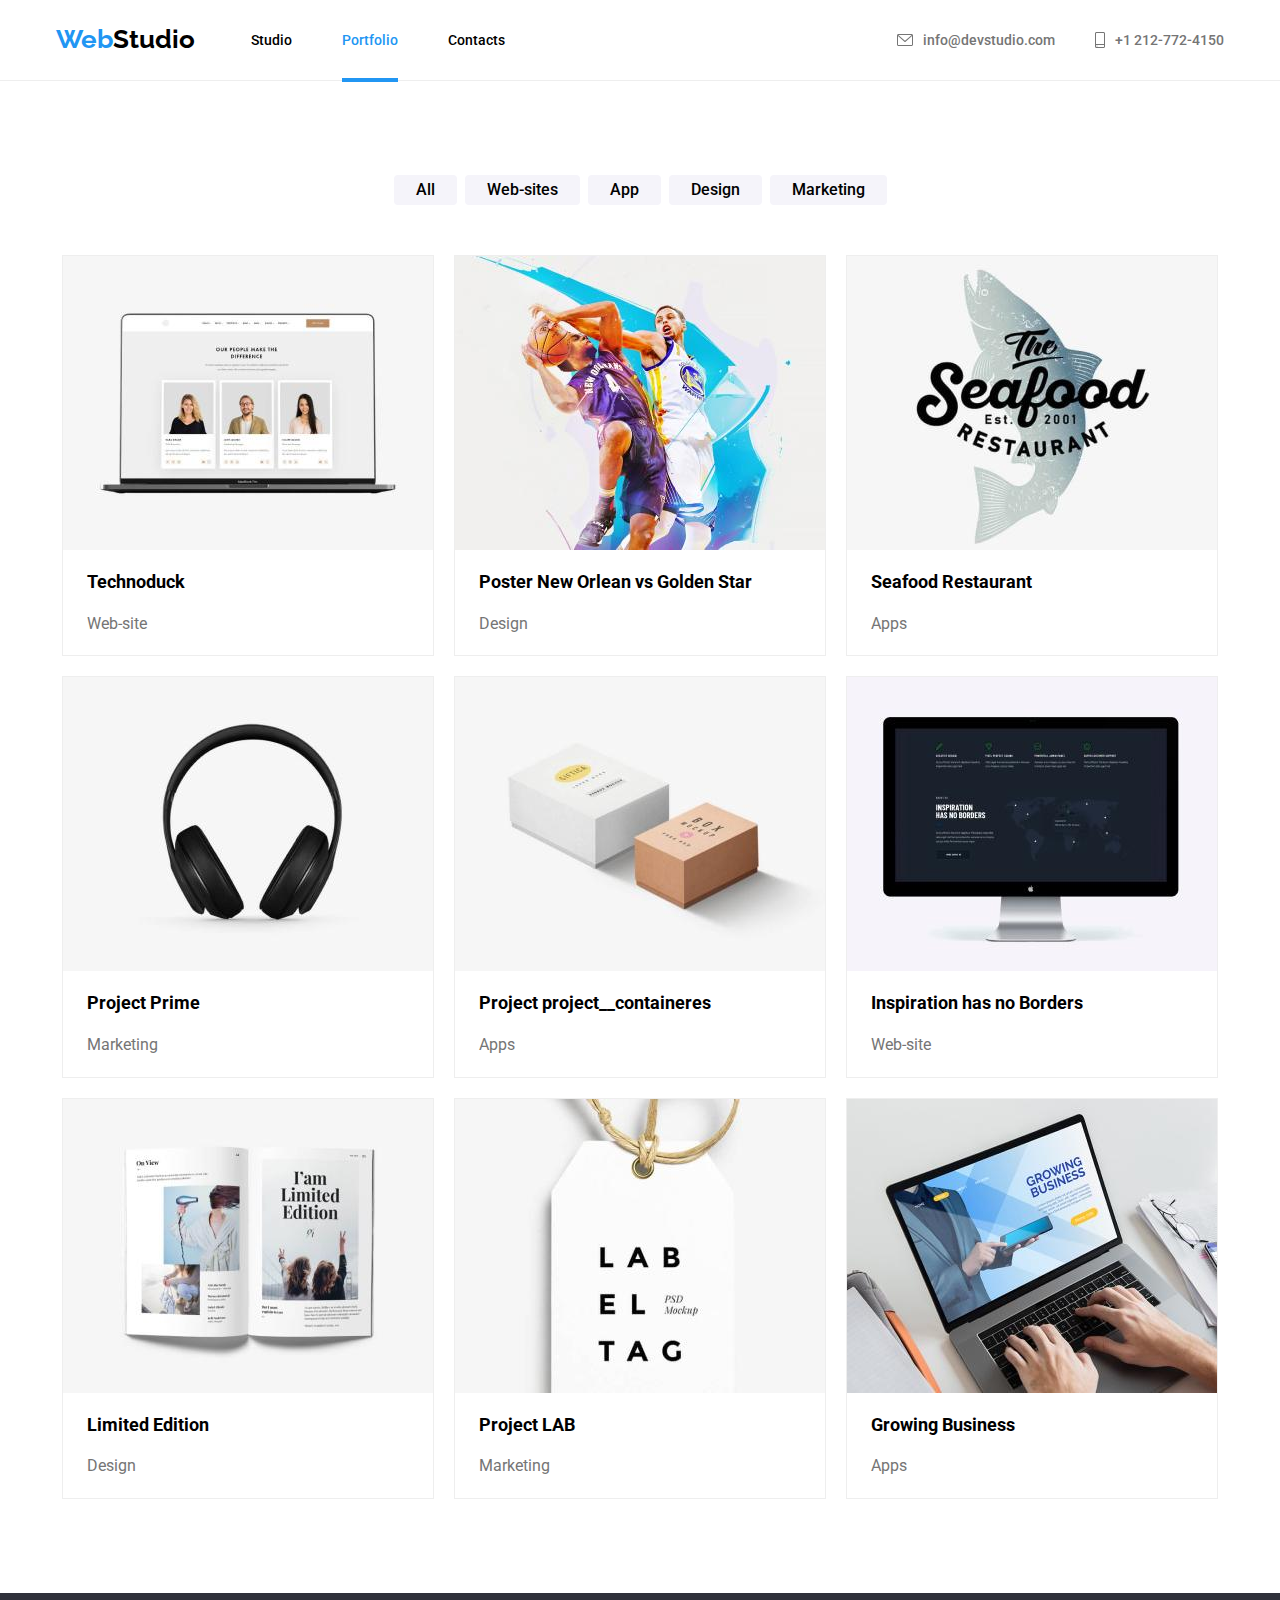
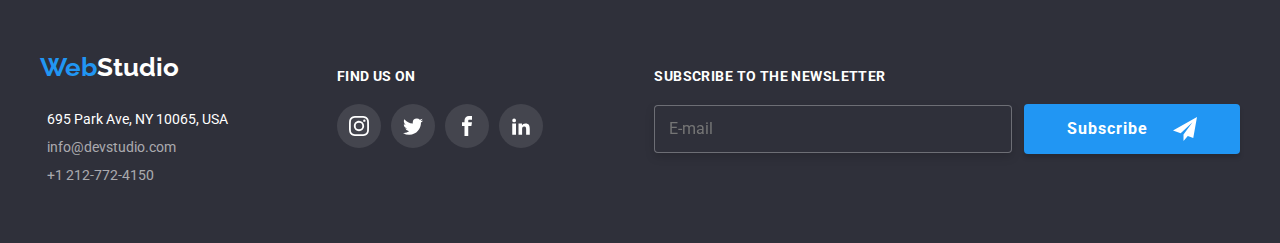
==== commit 1473db3b: "Adaptive layout added" ====
--- a/portofolio.html
+++ b/portofolio.html
@@ -21,32 +21,77 @@
 </head>
 
 <body>
-  <header>
-    <div class="header container">
-      <a href="#" class="logo"><span class="logo--blue">Web</span>Studio</a>
-      <nav>
-        <ul class="header__left-menu">
-          <li><a href="./index.html" class="header__left-menu__link">Studio</a></li>
-          <li><a href="./portofolio.html" class="header__left-menu__link current-page">Portfolio</a></li>
-          <li><a href="./contacts.html" class="header__left-menu__link">Contacts</a></li>
-        </ul>
-      </nav>
-      <div class="header__right-menu">
-        <div class="header__right-menu__link">
-          <svg class="mail-icon">
-            <use href="./images/icons.svg#icon-mail"></use>
-          </svg>
-          <a href="mailto:info@devstudio.com">info@devstudio.com</a>
-        </div>
-        <div class="header__right-menu__link">
-          <svg class="mobile-icon">
-            <use href="./images/icons.svg#icon-mobile"></use>
-          </svg>
-          <a href="tel:+12127724150">+1 212-772-4150</a>
-        </div>
+<header>
+  <div class="header container">
+    <a href="#" class="logo"><span class="logo--blue">Web</span>Studio</a>
+    <nav class="menu">
+      <ul class="header__left-menu">
+        <li><a href="./index.html" class="header__left-menu__link">Studio</a></li>
+        <li><a href="./portofolio.html" class="header__left-menu__link current-page">Portfolio</a></li>
+        <li><a href="./contacts.html" class="header__left-menu__link">Contacts</a></li>
+      </ul>
+    </nav>
+    <div class="header__right-menu menu">
+      <div class="header__right-menu__link">
+        <svg class="mail-icon">
+          <use href="./images/icons.svg#icon-mail"></use>
+        </svg>
+        <a href="mailto:info@devstudio.com">info@devstudio.com</a>
+      </div>
+      <div class="header__right-menu__link">
+        <svg class="mobile-icon">
+          <use href="./images/icons.svg#icon-mobile"></use>
+        </svg>
+        <a href="tel:+12127724150">+1 212-772-4150</a>
       </div>
     </div>
-  </header>
+    <button class="menu-toggle js-open-menu" aria-expanded="false" aria-controls="mobile-menu">
+      <svg width="24" height="24" fill="currentColor" viewBox="0 0 20 20" xmlns="http://www.w3.org/2000/svg">
+        <path fill-rule="evenodd"
+          d="M3 5a1 1 0 011-1h12a1 1 0 110 2H4a1 1 0 01-1-1zM3 10a1 1 0 011-1h12a1 1 0 110 2H4a1 1 0 01-1-1zM3 15a1 1 0 011-1h12a1 1 0 110 2H4a1 1 0 01-1-1z"
+          clip-rule="evenodd"></path>
+      </svg>
+    </button>
+  </div>
+</header>
+<div class="menu-container js-menu-container" id="mobile-menu">
+  <button class="menu-toggle js-close-menu">
+    <svg fill="currentColor" viewBox="0 0 20 20" xmlns="http://www.w3.org/2000/svg" width="24" height="24">
+      <path fill-rule="evenodd"
+        d="M4.293 4.293a1 1 0 011.414 0L10 8.586l4.293-4.293a1 1 0 111.414 1.414L11.414 10l4.293 4.293a1 1 0 01-1.414 1.414L10 11.414l-4.293 4.293a1 1 0 01-1.414-1.414L8.586 10 4.293 5.707a1 1 0 010-1.414z"
+        clip-rule="evenodd"></path>
+    </svg>
+  </button>
+  <ul class="mobile-menu">
+    <nav>
+      <ul>
+        <li><a href="./index.html" class="link">Studio</a></li>
+        <li><a href="./portofolio.html" class="link">Portfolio</a></li>
+        <li><a href="./contacts.html" class="link">Contacts</a></li>
+      </ul>
+    </nav>
+    <ul class=" mobile-menu menu-contacts">
+      <li class="menu-contact__item mcontact-tel">
+        <a class="mcontact__link link " href="tel:+12127724150"><svg class="contact-icon" width="10" height="16">
+            <use href="images/icons.svg#icon-smartphone"></use>
+          </svg>+1 212-772-4150</a>
+      </li>
+      <li class="menu-contact__item mcontact-mail">
+        <a class="mcontact__link link " href="mailto:info@devstudio.com"><svg class="contact-icon" width="16"
+            height="12">
+            <use href="images/icons.svg#icon-envelope"></use>
+          </svg>info@devstudio.com</a>
+      </li>
+    </ul>
+    <ul class="social-links">
+      <li><a href="#" class="link"></a>Instagram</li>
+      <li><a href="#" class="link"></a><span class="line">|</span>Twitter</li>
+      <li><a href="#" class="link"></a><span class="line">|</span>Facebook</li>
+      <li><a href="#" class="link"></a><span class="line">|</span>LinkedIn</li>
+    </ul>
+  </ul>
+</div>
+
 
   <main>
     <div class="container">
@@ -63,9 +108,10 @@
         <ul class="project">
           <li class="project__card">
             <div class="project__container">
-              <img src="./images/portofolio-1.jpg" alt="laptop" width="370">
-              <div class="project__overlay">
-                <p class="project__description">Technoduck is a state-of-the-art coronavirus distribution platform. Companies use this platform for
+              <img src="./images/portofolio-1.jpg" alt="laptop">
+              <div class="project__overlay">
+                <p class="project__description">Technoduck is a state-of-the-art coronavirus distribution platform.
+                  Companies use this platform for
                   digital
                   espionage and attacks on competitors' secure servers.</p>
               </div>
@@ -75,9 +121,10 @@
           </li>
           <li class="project__card">
             <div class="project__container">
-              <img src="./images/portofolio-2.jpg" alt="laptop" width="370">
-              <div class="project__overlay">
-                <p class="project__description">Legendary battle of iconic basketball teams from two vibrant American cities.</p>
+              <img src="./images/portofolio-2.jpg" alt="laptop">
+              <div class="project__overlay">
+                <p class="project__description">Legendary battle of iconic basketball teams from two vibrant American
+                  cities.</p>
               </div>
             </div>
             <h4 class="project__title">Poster New Orlean vs Golden Star</h4>
@@ -85,9 +132,10 @@
           </li>
           <li class="project__card">
             <div class="project__container">
-              <img src="./images/portofolio-3.jpg" alt="laptop" width="370">
-              <div class="project__overlay">
-                <p class="project__description">Fresh and flavorful seafood, cooked to perfection and served in a charming nautical-themed ambiance
+              <img src="./images/portofolio-3.jpg" alt="laptop">
+              <div class="project__overlay">
+                <p class="project__description">Fresh and flavorful seafood, cooked to perfection and served in a
+                  charming nautical-themed ambiance
                   with attentive andc friendly service.</p>
               </div>
             </div>
@@ -96,9 +144,10 @@
           </li>
           <li class="project__card">
             <div class="project__container">
-              <img src="./images/portofolio-4.jpg" alt="laptop" width="370">
-              <div class="project__overlay">
-                <p class="project__description">Project Prime, a leading headphones manufacturer, provides cutting-edge technology and superior sound
+              <img src="./images/portofolio-4.jpg" alt="laptop">
+              <div class="project__overlay">
+                <p class="project__description">Project Prime, a leading headphones manufacturer, provides cutting-edge
+                  technology and superior sound
                   quality, ensuring an unparalleled listening experience for all.</p>
               </div>
             </div>
@@ -107,9 +156,10 @@
           </li>
           <li class="project__card">
             <div class="project__container">
-              <img src="./images/portofolio-5.jpg" alt="laptop" width="370">
-              <div class="project__overlay">
-                <p class="project__description">"Project project__containeres" specializes in creating custom-made, durable and stylish project__containering equipment for
+              <img src="./images/portofolio-5.jpg" alt="laptop">
+              <div class="project__overlay">
+                <p class="project__description">"Project project__containeres" specializes in creating custom-made,
+                  durable and stylish project__containering equipment for
                   manufacturers of all levels and disciplines.</p>
               </div>
             </div>
@@ -118,9 +168,10 @@
           </li>
           <li class="project__card">
             <div class="project__container">
-              <img src="./images/portofolio-6.jpg" alt="laptop" width="370">
-              <div class="project__overlay">
-                <p class="project__description">Inspiration knows no boundaries at our web design agency, where we create unique digital experiences
+              <img src="./images/portofolio-6.jpg" alt="laptop">
+              <div class="project__overlay">
+                <p class="project__description">Inspiration knows no boundaries at our web design agency, where we
+                  create unique digital experiences
                   with a global perspective.</p>
               </div>
             </div>
@@ -129,9 +180,10 @@
           </li>
           <li class="project__card">
             <div class="project__container">
-              <img src="./images/portofolio-7.jpg" alt="laptop" width="370">
-              <div class="project__overlay">
-                <p class="project__description">Limited Edition is a premium magazine publisher that curates unique and exclusive content for
+              <img src="./images/portofolio-7.jpg" alt="laptop">
+              <div class="project__overlay">
+                <p class="project__description">Limited Edition is a premium magazine publisher that curates unique and
+                  exclusive content for
                   discerning readers who value luxury and sophistication.</p>
               </div>
             </div>
@@ -140,9 +192,10 @@
           </li>
           <li class="project__card">
             <div class="project__container">
-              <img src="./images/portofolio-8.jpg" alt="laptop" width="370">
-              <div class="project__overlay">
-                <p class="project__description">Project LAB is a creative marketing agency that provides innovative and data-driven solutions for
+              <img src="./images/portofolio-8.jpg" alt="laptop">
+              <div class="project__overlay">
+                <p class="project__description">Project LAB is a creative marketing agency that provides innovative and
+                  data-driven solutions for
                   businesses to maximize their online presence and drive growth.</p>
               </div>
             </div>
@@ -151,9 +204,10 @@
           </li>
           <li class="project__card">
             <div class="project__container">
-              <img src="./images/portofolio-9.jpg" alt="laptop" width="370">
-              <div class="project__overlay">
-                <p class="project__description">Growing Business is an all-in-one application that helps small businesses manage their finances,
+              <img src="./images/portofolio-9.jpg" alt="laptop">
+              <div class="project__overlay">
+                <p class="project__description">Growing Business is an all-in-one application that helps small
+                  businesses manage their finances,
                   track inventory, and streamline customer communication to enhance growth and profitability.</p>
               </div>
             </div>
--- a/css/main.min.css
+++ b/css/main.min.css
@@ -1 +1 @@
-*{box-sizing:border-box;margin:0;padding:0}body{font-family:"Roboto",sans-serif;font-size:14px;color:#000}li{list-style:none}a{text-decoration:none;color:inherit}h2{font-size:36px}p{color:#757575}img{display:block}header{border-bottom:1px solid #eee}footer{background-color:#2f303a}*{box-sizing:border-box;margin:0;padding:0}body{font-family:"Roboto",sans-serif;font-size:14px;color:#000}li{list-style:none}a{text-decoration:none;color:inherit}h2{font-size:36px}p{color:#757575}img{display:block}header{border-bottom:1px solid #eee}footer{background-color:#2f303a}.header{display:flex;align-items:center;height:80px;justify-content:space-between;padding:16px}.header__left-menu{display:flex;align-items:center;height:80px}.header__left-menu__link{display:block;position:relative;font-weight:500;margin-right:50px;padding:33px 0;transition:color 250ms cubic-bezier(0.4, 0, 0.2, 1)}.header__left-menu__link:hover,.header__left-menu__link:focus{color:#2196f3}.header__left-menu__link::after{content:"";display:block;position:absolute;bottom:0;border-radius:2px;height:4px;width:100%;background-color:#2196f3;color:#2196f3;transform:scale(0, 1);transition:transform 250ms cubic-bezier(0.4, 0, 0.2, 1)}.header__left-menu__link:hover::after,.header__left-menu__link:focus::after{transform:scale(1, 1);color:#2196f3}.header__right-menu{display:flex;align-items:center;height:80px;margin-left:auto;color:#757575}.header__right-menu__link{display:flex;align-items:center;font-weight:500;margin-left:auto;padding-left:40px;transition:color 250ms cubic-bezier(0.4, 0, 0.2, 1)}.header__right-menu__link:hover,.header__right-menu__link:focus{color:#2196f3}.logo{font-family:"Raleway";font-weight:700;font-size:26px;padding-right:56px}.logo--blue{color:#2196f3;font-size:26px}.mail-icon{width:16px;height:12px;margin-right:10px;fill:currentColor;transition:fill 250ms cubic-bezier(0.4, 0, 0.2, 1)}.mail-icon:hover,.mail-icon:focus{fill:currentColor;cursor:pointer}.mobile-icon{width:10px;height:16px;margin-right:10px;fill:currentColor;transition:fill 250ms cubic-bezier(0.4, 0, 0.2, 1)}.mobile-icon:hover,.mobile-icon:focus{fill:currentColor;cursor:pointer}.current-page{text-decoration:underline;text-decoration-thickness:4px;text-underline-offset:33px;color:#2196f3}*{box-sizing:border-box;margin:0;padding:0}body{font-family:"Roboto",sans-serif;font-size:14px;color:#000}li{list-style:none}a{text-decoration:none;color:inherit}h2{font-size:36px}p{color:#757575}img{display:block}header{border-bottom:1px solid #eee}footer{background-color:#2f303a}.footer{display:flex}.footer__address{padding:28px 0 60px;display:flex;flex-direction:column;gap:12px}.footer__address__el{font-style:normal;color:#fff}.footer__link{color:rgba(255,255,255,.6);font-style:normal;transition:color 250ms cubic-bezier(0.4, 0, 0.2, 1)}.footer__link:hover,.footer__link:focus{color:#2196f3}.footer__social__title{font-family:"Roboto";font-weight:700;letter-spacing:.03em;text-transform:uppercase;color:#fff}.footer__social_container{margin-top:75px;margin-left:94px}.footer__social__el{width:44px;height:44px;padding:12px;background-color:rgba(255,255,255,.1);border-radius:50%;margin-top:20px;margin-right:10px;transition:background-color 250ms cubic-bezier(0.4, 0, 0.2, 1)}.footer__social__icon{width:20px;height:20px;fill:#fff}.footer__social__el:hover,.footer__social__el:focus{background-color:#2196f3}.footer__social__list{display:flex;justify-content:space-evenly;margin-bottom:30px}.footer__subscription{margin-top:75px;margin-left:auto}.footer__subscription__title{font-family:"Roboto";font-weight:700;letter-spacing:.03em;text-transform:uppercase;color:#fff}.footer__subscription__form{display:flex;align-items:end}.footer__subscription__input{font:inherit;font-size:16px;outline:none;width:358px;margin-top:20px;background-color:#2f303a;color:#fff;padding:14px;border:1px solid rgba(255,255,255,.3);filter:drop-shadow(0px 4px 4px rgba(0, 0, 0, 0.15));border-radius:4px}.footer__subscription__btn{padding:8px 43px;font-weight:700;font-size:16px;line-height:30px;letter-spacing:.06em;height:50px;margin-left:12px;color:#fff;background:#2196f3;border:none;box-shadow:0px 4px 4px rgba(0,0,0,.15);border-radius:4px;display:flex;align-items:center;cursor:pointer}.footer__subscription__btn-text{color:inherit}.send-icon{margin-left:25px;width:24px;height:24px;fill:#fff}.logo--dark{display:inline-block;padding-top:60px;color:#fff}*{box-sizing:border-box;margin:0;padding:0}body{font-family:"Roboto",sans-serif;font-size:14px;color:#000}li{list-style:none}a{text-decoration:none;color:inherit}h2{font-size:36px}p{color:#757575}img{display:block}header{border-bottom:1px solid #eee}footer{background-color:#2f303a}.hero{background:url("../images/bg-hero-img.jpg") no-repeat center;background-size:cover}.hero__fluid{background-image:radial-gradient(rgba(47, 48, 58, 0.5), rgba(47, 48, 58, 0.3));min-height:400px;display:flex;flex-direction:column;justify-content:center;text-align:center}.hero__motto{letter-spacing:.06em;font-size:26px;font-weight:900;margin-bottom:30px;max-width:360px;color:#fff}.hero__btn{font-weight:700;font-size:16px;letter-spacing:.06em;background-color:#2196f3;border:none;border-radius:4px;cursor:pointer;padding:10px 20px;color:#fff}@media screen and (min-width: 768px){.hero{background-image:url("../images/bg-hero-img.jpg");background-size:cover}}@media screen and (min-width: 1200px){.hero{background-image:url("../images/bg-hero-img.jpg");height:600px;margin:0 auto}h1{font-size:44px;line-height:60px;max-width:696px;margin:0 auto}}*{box-sizing:border-box;margin:0;padding:0}body{font-family:"Roboto",sans-serif;font-size:14px;color:#000}li{list-style:none}a{text-decoration:none;color:inherit}h2{font-size:36px}p{color:#757575}img{display:block}header{border-bottom:1px solid #eee}footer{background-color:#2f303a}.modal{display:flex;background-color:rgba(0,0,0,.2);position:fixed;left:0;right:0;top:0;bottom:0;z-index:1;transition:opacity 250ms cubic-bezier(0.4, 0, 0.2, 1),transform 250ms cubic-bezier(0.4, 0, 0.2, 1);transform:scale(1, 1)}.modal__box{width:calc(100vw - 40px);height:609px;background-color:#fff;cursor:initial;margin:auto;position:relative;box-shadow:0px 1px 3px rgba(0,0,0,.12),0px 1px 1px rgba(0,0,0,.14),0px 2px 1px rgba(0,0,0,.2);border-radius:4px}.modal__cancel-btn{cursor:pointer;position:absolute;padding:7px;top:8px;right:8px;width:30px;height:30px;border-radius:50%;border:1px solid rgba(0,0,0,.2);background-color:#fff;transition:fill 250ms cubic-bezier(0.4, 0, 0.2, 1)}.modal__cancel-btn:hover,.modal__cancel-btn:focus{fill:#2196f3;cursor:pointer}.is-hidden{visibility:hidden;opacity:0;pointer-events:none;transform:scale(0.5, 0.5)}.service{margin:40px}.service__title{font-weight:700;font-size:20px;line-height:23px;text-align:center;letter-spacing:.03em;color:#212121}.service__form{margin-top:12px;display:flex;flex-direction:column}.service__form__label{position:relative;margin-top:10px;font-size:14px;color:#757575;margin-top:10px}.service__form__input-container:focus,.service__form__input-container:hover{border-color:#2196f3;color:rgba(33,150,243,.9);cursor:pointer}.service__form__icon{position:absolute;left:15px;top:33px;width:18px;height:18px;fill:currentColor;transition:color 250ms cubic-bezier(0.4, 0, 0.2, 1)}.service__form__input{outline:none;margin-top:5px;padding:12px;padding-left:40px;width:100%;border:1px solid rgba(33,33,33,.2);border-radius:4px;transition:border-color 250ms cubic-bezier(0.4, 0, 0.2, 1)}.service__form__textarea{resize:none;padding-left:12px}.service__form__input:hover,.service__form__input:focus{border-color:#2196f3;cursor:pointer}.service__terms__label{margin:20px 0 30px;font-size:12px;color:#757575;display:flex;gap:7px}.service__terms__input{display:none}.service__terms__input:checked+.service__replace-checkbox{background-color:#2196f3;border-color:#2196f3}.service__terms__input:checked+.service__replace-checkbox__icon{opacity:1}.service__terms__link{color:#2196f3;text-decoration:underline}.service__replace-checkbox{border:2px solid #212121;border-radius:2px;width:16px;height:16px;display:flex;align-items:center}.service__replace-checkbox__icon{fill:#fff;width:16px;height:16px}.service__submit-btn{width:200px;margin:auto;font-weight:700;font-size:16px;letter-spacing:.06em;padding:10px 80px;background-color:#2196f3;color:#fff;border:none;border-radius:4px;cursor:pointer}@media screen and (min-width: 480px){.modal__box{width:450px;height:609px}}@media screen and (min-width: 1200px){.modal__box{width:528px;height:581px}.service__terms__label{margin:20px 15px 30px;font-size:14px}}*{box-sizing:border-box;margin:0;padding:0}body{font-family:"Roboto",sans-serif;font-size:14px;color:#000}li{list-style:none}a{text-decoration:none;color:inherit}h2{font-size:36px}p{color:#757575}img{display:block}header{border-bottom:1px solid #eee}footer{background-color:#2f303a}.about-us{width:100%;display:flex;flex-direction:column;margin:94px 0 0;gap:30px}.about-us__card__title{margin-bottom:10px;margin-top:30px}.about-us__card__icon{box-sizing:content-box;width:70px;height:70px;padding:25px 100px;border-radius:4px;align-self:center;background-color:#f5f4fa}.mobile-container{line-height:1.5;color:#212121;background-color:#fff;min-width:320px;max-width:1170px;padding-left:15px;padding-right:15px;margin-left:auto;margin-right:auto}.mobile-page-header{box-shadow:0px 2px 4px -1px rgba(0,0,0,.2),0px 4px 5px 0px rgba(0,0,0,.14),0px 1px 10px 0px rgba(0,0,0,.12)}.menu{display:flex;padding:0;margin:0;list-style:none}.menu .link{padding:10px;color:inherit;text-decoration:none;font-weight:500;font-size:40px}.menu .link:hover,.menu .link:focus{text-decoration:underline}.menu-toggle{min-height:40px;min-width:40px;display:flex;align-items:center;justify-content:center;margin:0;padding:0;background-color:rgba(0,0,0,0);cursor:pointer;border:none;border-radius:50%;outline:none}.menu-toggle:hover,.menu-toggle:focus{background-color:rgba(0,0,0,.1)}.menu-toggle:hover:hover,.menu-toggle:hover:focus,.menu-toggle:focus:hover,.menu-toggle:focus:focus{color:#2196f3}.menu-container{position:fixed;top:0;left:0;width:100vw;height:100vh;padding:32px;background-color:#fff;z-index:999;transform:translateX(100%);transition:transform 250ms ease-in-out;display:flex;flex-direction:column}.menu-container.is-open{transform:translateX(0)}.menu-container .menu-toggle{position:absolute;top:16px;right:16px;color:#212121}.menu-container .menu-toggle:hover,.menu-container .menu-toggle:focus{color:#2196f3}.mobile-menu{padding:0;margin:0;list-style:none;font-weight:500;font-size:40px;line-height:47px;letter-spacing:.02em}.mobile-menu .mcontact-tel{color:#2196f3;font-size:34px}.mobile-menu .mcontact-mail{color:#757575;font-size:24px}.mobile-menu .link{display:block;padding:16px;color:currentColor;text-decoration:none;font-weight:500}.mobile-menu .link:hover,.mobile-menu .link:focus{color:#2196f3}.social-links{display:inline-flex;padding-left:32px;font-weight:500;font-size:15px;line-height:22px;letter-spacing:.02em;color:#2196f3;cursor:pointer}.menu-contacts{margin-top:100px;padding-bottom:64px;font-weight:500;line-height:40px;letter-spacing:.02em}.line{width:22px;color:rgba(33,33,33,.2);padding:10px}@media(max-width: 767px){.menu{display:none}}@media(min-width: 768px){.menu-toggle{display:none}}.container{max-width:480px;margin:0 auto}.section--grey{background-color:#f5f4fa}.section__title{text-align:center;padding-top:94px}.section__images{display:flex;justify-content:space-between;padding:50px 0 94px}.section__image-el{position:relative}.section__image-el__banner{position:absolute;bottom:0;width:100%;background:rgba(47,48,58,.8);height:70px;text-align:center;padding:27px 0;font-weight:700;text-transform:uppercase;color:#fff;letter-spacing:.03em}.section__client-icon{border:#afb1b8 1px solid;fill:#afb1b8;border-radius:4px;margin:10px;width:170px;height:92px;padding:16px 32px;transition:fill 250ms cubic-bezier(0.4, 0, 0.2, 1),border-color 250ms cubic-bezier(0.4, 0, 0.2, 1)}.section__client-icon:hover,.section__client-icon:focus{fill:#2196f3;border-color:#2196f3;cursor:pointer}.team{display:flex;justify-content:space-between;padding:50px 0 94px}.team__member{display:flex;flex-direction:column;align-items:center;box-shadow:0px 1px 3px rgba(0,0,0,.12),0px 1px 1px rgba(0,0,0,.14),0px 2px 1px rgba(0,0,0,.2);border-radius:0px 0px 4px 4px}.team__member__title{font-size:16px;font-weight:500;margin:30px 0 10px}.team__member__position{font-size:16px;color:#757575;margin:0 0 16px 0}.social__list{display:flex;justify-content:space-evenly;margin-bottom:30px}.social__icon{box-sizing:content-box;width:20px;height:20px;padding:12px;fill:#afb1b8;transition:fill 250ms cubic-bezier(0.4, 0, 0.2, 1)}.social__icon:hover,.social__icon:focus{fill:#fff}.social__container{width:44px;height:44px;border-radius:50%;background-color:none;transition:background-color 250ms cubic-bezier(0.4, 0, 0.2, 1)}.social__container:hover,.social__container:focus{background-color:#2196f3;border-radius:50%;cursor:pointer}.portfolio__btn-list{margin:94px 0 50px;display:flex;justify-content:center;gap:8px}.portfolio__btn{background-color:#f5f4fa;font-family:inherit;font-size:16px;font-weight:500;border-radius:4px;border:none;cursor:pointer;padding:6px 22px;transition:background-color 250ms cubic-bezier(0.4, 0, 0.2, 1),color 250ms cubic-bezier(0.4, 0, 0.2, 1),filter 250ms cubic-bezier(0.4, 0, 0.2, 1)}.portfolio__btn:hover,.portfolio__btn:focus{background-color:#2196f3;color:#fff;filter:drop-shadow(0px 4px 4px rgba(0, 0, 0, 0.25))}.project{display:flex;justify-content:space-between;flex-wrap:wrap;gap:35px;margin-bottom:94px}.project__card{border:1px solid #eee;transition:box-shadow 250ms cubic-bezier(0.4, 0, 0.2, 1)}.project__card:hover,.project__card:focus{box-shadow:0px 1px 1px rgba(0,0,0,.12),0px 4px 4px rgba(0,0,0,.06),1px 4px 6px rgba(0,0,0,.16);cursor:pointer}.project__title{font-weight:700;font-size:18px;margin:22px 24px}.project__type{font-size:16px;margin:22px 24px}.project__container{position:relative;overflow:hidden}.project__card:hover .project__overlay{transform:translatey(0)}.project__overlay{position:absolute;top:0;left:0;width:100%;height:100%;background-color:rgba(33,150,243,.9);transform:translatey(100%);transition:transform 250ms cubic-bezier(0.4, 0, 0.2, 1)}.project__description{font-size:18px;line-height:28px;letter-spacing:.03em;color:#fff;padding:63px 24px 0 24px}/*# sourceMappingURL=main.min.css.map */+*{box-sizing:border-box;margin:0;padding:0}body{font-family:"Roboto",sans-serif;font-size:14px;color:#000}li{list-style:none}a{text-decoration:none;color:inherit}h2{font-size:36px}p{color:#757575}img{display:block}header{border-bottom:1px solid #eee}footer{background-color:#2f303a}*{box-sizing:border-box;margin:0;padding:0}body{font-family:"Roboto",sans-serif;font-size:14px;color:#000}li{list-style:none}a{text-decoration:none;color:inherit}h2{font-size:36px}p{color:#757575}img{display:block}header{border-bottom:1px solid #eee}footer{background-color:#2f303a}.header{display:flex;align-items:center;height:80px;justify-content:space-between;padding:16px}.header__left-menu{display:flex;align-items:center;height:80px}.header__left-menu__link{display:block;position:relative;font-weight:500;margin-right:50px;transition:color 250ms cubic-bezier(0.4, 0, 0.2, 1)}.header__left-menu__link:hover,.header__left-menu__link:focus{color:#2196f3}.header__left-menu__link::after{content:"";display:block;position:absolute;bottom:0;border-radius:2px;height:4px;width:100%;background-color:#2196f3;color:#2196f3;transform:scale(0, 1);transition:transform 250ms cubic-bezier(0.4, 0, 0.2, 1)}.header__left-menu__link:hover::after,.header__left-menu__link:focus::after{transform:scale(1, 1);color:#2196f3}.header__right-menu{display:flex;flex-direction:column;justify-content:space-evenly;align-items:flex-start;height:80px;margin-left:auto;color:#757575}.header__right-menu__link{display:flex;font-weight:500;transition:color 250ms cubic-bezier(0.4, 0, 0.2, 1)}.header__right-menu__link:hover,.header__right-menu__link:focus{color:#2196f3}.logo{font-family:"Raleway";font-weight:700;font-size:26px;padding-right:56px}.logo--blue{color:#2196f3;font-size:26px}.mail-icon{width:16px;height:12px;margin-right:10px;fill:currentColor;transition:fill 250ms cubic-bezier(0.4, 0, 0.2, 1)}.mail-icon:hover,.mail-icon:focus{fill:currentColor;cursor:pointer}.mobile-icon{width:10px;height:16px;margin-right:10px;fill:currentColor;transition:fill 250ms cubic-bezier(0.4, 0, 0.2, 1)}.mobile-icon:hover,.mobile-icon:focus{fill:currentColor;cursor:pointer}.current-page{text-decoration:underline;text-decoration-thickness:4px;text-underline-offset:33px;color:#2196f3}@media screen and (min-width: 1200px){.header__right-menu{display:flex;flex-direction:row;align-items:center;height:80px;margin-left:auto;color:#757575}.header__right-menu__link{display:flex;align-items:center;font-weight:500;margin-left:auto;padding-left:40px;transition:color 250ms cubic-bezier(0.4, 0, 0.2, 1)}}*{box-sizing:border-box;margin:0;padding:0}body{font-family:"Roboto",sans-serif;font-size:14px;color:#000}li{list-style:none}a{text-decoration:none;color:inherit}h2{font-size:36px}p{color:#757575}img{display:block}header{border-bottom:1px solid #eee}footer{background-color:#2f303a}.footer{display:flex;flex-wrap:wrap}.footer__contact{display:flex;flex-direction:column;align-items:center}.footer__address{padding:28px 0 60px;display:flex;flex-direction:column;gap:12px}.footer__address__el{font-style:normal;color:#fff}.footer__link{color:rgba(255,255,255,.6);font-style:normal;transition:color 250ms cubic-bezier(0.4, 0, 0.2, 1)}.footer__link:hover,.footer__link:focus{color:#2196f3}.footer__social__title{font-family:"Roboto";font-weight:700;letter-spacing:.03em;text-transform:uppercase;color:#fff}.footer__social_container{margin-top:75px;margin-left:auto}.footer__social__el{width:44px;height:44px;padding:12px;background-color:rgba(255,255,255,.1);border-radius:50%;margin-top:20px;margin-right:10px;transition:background-color 250ms cubic-bezier(0.4, 0, 0.2, 1)}.footer__social__icon{width:20px;height:20px;fill:#fff}.footer__social__el:hover,.footer__social__el:focus{background-color:#2196f3}.footer__social__list{display:flex;justify-content:space-evenly;margin-bottom:30px}.footer__subscription{display:flex;flex-direction:column;align-items:center;margin:0 auto}.footer__subscription__title{font-family:"Roboto";font-weight:700;letter-spacing:.03em;text-transform:uppercase;color:#fff}.footer__subscription__form{display:flex;flex-direction:column;align-items:center;padding:20px 0 60px}.footer__subscription__input{font:inherit;font-size:16px;outline:none;width:358px;background-color:#2f303a;color:#fff;padding:14px;border:1px solid rgba(255,255,255,.3);filter:drop-shadow(0px 4px 4px rgba(0, 0, 0, 0.15));border-radius:4px}.footer__subscription__btn{padding:8px 43px;font-weight:700;font-size:16px;line-height:30px;letter-spacing:.06em;height:50px;margin-left:12px;color:#fff;margin-top:20px;background:#2196f3;border:none;box-shadow:0px 4px 4px rgba(0,0,0,.15);border-radius:4px;display:flex;align-items:center;cursor:pointer}.footer__subscription__btn-text{color:inherit}.send-icon{margin-left:25px;width:24px;height:24px;fill:#fff}.logo--dark{display:inline-block;padding-top:60px;color:#fff}@media screen and (min-width: 1200px){.footer{flex-wrap:nowrap}.footer__subscription{margin-top:75px;margin-left:auto;margin-right:0}.footer__subscription__title{align-self:flex-start}.footer__subscription__form{flex-direction:row}.footer__subscription__btn{margin-top:0}}*{box-sizing:border-box;margin:0;padding:0}body{font-family:"Roboto",sans-serif;font-size:14px;color:#000}li{list-style:none}a{text-decoration:none;color:inherit}h2{font-size:36px}p{color:#757575}img{display:block}header{border-bottom:1px solid #eee}footer{background-color:#2f303a}.hero{background:url("../images/bg-hero-img.jpg") no-repeat center;background-size:cover}.hero__fluid{background-image:radial-gradient(rgba(47, 48, 58, 0.5), rgba(47, 48, 58, 0.3));min-height:400px;display:flex;flex-direction:column;justify-content:center;text-align:center}.hero__motto{letter-spacing:.06em;font-size:26px;line-height:42px;font-weight:900;margin-bottom:30px;max-width:360px;color:#fff;margin:0 auto 30px}.hero__btn{font-weight:700;font-size:16px;letter-spacing:.06em;background-color:#2196f3;border:none;border-radius:4px;cursor:pointer;padding:10px 20px;color:#fff}@media screen and (min-width: 768px){.hero{background-image:url("../images/bg-hero-img.jpg");background-size:cover;margin:0 auto}}@media screen and (min-width: 1200px){.hero{background-image:url("../images/bg-hero-img.jpg")}.hero__motto{font-size:44px;line-height:60px;max-width:696px}}*{box-sizing:border-box;margin:0;padding:0}body{font-family:"Roboto",sans-serif;font-size:14px;color:#000}li{list-style:none}a{text-decoration:none;color:inherit}h2{font-size:36px}p{color:#757575}img{display:block}header{border-bottom:1px solid #eee}footer{background-color:#2f303a}.modal{display:flex;background-color:rgba(0,0,0,.2);position:fixed;left:0;right:0;top:0;bottom:0;z-index:1;transition:opacity 250ms cubic-bezier(0.4, 0, 0.2, 1),transform 250ms cubic-bezier(0.4, 0, 0.2, 1);transform:scale(1, 1)}.modal__box{width:calc(100vw - 40px);height:609px;background-color:#fff;cursor:initial;margin:auto;position:relative;box-shadow:0px 1px 3px rgba(0,0,0,.12),0px 1px 1px rgba(0,0,0,.14),0px 2px 1px rgba(0,0,0,.2);border-radius:4px}.modal__cancel-btn{cursor:pointer;position:absolute;padding:7px;top:8px;right:8px;width:30px;height:30px;border-radius:50%;border:1px solid rgba(0,0,0,.2);background-color:#fff;transition:fill 250ms cubic-bezier(0.4, 0, 0.2, 1)}.modal__cancel-btn:hover,.modal__cancel-btn:focus{fill:#2196f3;cursor:pointer}.is-hidden{visibility:hidden;opacity:0;pointer-events:none;transform:scale(0.5, 0.5)}.service{margin:40px}.service__title{font-weight:700;font-size:20px;line-height:23px;text-align:center;letter-spacing:.03em;color:#212121}.service__form{margin-top:12px;display:flex;flex-direction:column}.service__form__label{position:relative;margin-top:10px;font-size:14px;color:#757575}.service__form__input-container:focus,.service__form__input-container:hover{border-color:#2196f3;color:rgba(33,150,243,.9);cursor:pointer}.service__form__icon{position:absolute;left:15px;top:33px;width:18px;height:18px;fill:currentColor;transition:color 250ms cubic-bezier(0.4, 0, 0.2, 1)}.service__form__input{outline:none;margin-top:5px;padding:12px;padding-left:40px;width:100%;border:1px solid rgba(33,33,33,.2);border-radius:4px;transition:border-color 250ms cubic-bezier(0.4, 0, 0.2, 1)}.service__form__textarea{resize:none;padding-left:12px}.service__form__input:hover,.service__form__input:focus{border-color:#2196f3;cursor:pointer}.service__terms__label{margin:20px 0 30px;font-size:12px;color:#757575;display:flex;gap:7px}.service__terms__input{display:none}.service__terms__input:checked+.service__replace-checkbox{background-color:#2196f3;border-color:#2196f3}.service__terms__input:checked+.service__replace-checkbox__icon{opacity:1}.service__terms__link{color:#2196f3;text-decoration:underline}.service__replace-checkbox{border:2px solid #212121;border-radius:2px;width:16px;height:16px;display:flex;align-items:center}.service__replace-checkbox__icon{fill:#fff;width:16px;height:16px}.service__submit-btn{width:200px;margin:auto;font-weight:700;font-size:16px;letter-spacing:.06em;padding:10px 80px;background-color:#2196f3;color:#fff;border:none;border-radius:4px;cursor:pointer}@media screen and (min-width: 480px){.modal__box{width:450px;height:609px}}@media screen and (min-width: 1200px){.modal__box{width:528px;height:581px}.service__terms__label{margin:20px 15px 30px;font-size:14px}}*{box-sizing:border-box;margin:0;padding:0}body{font-family:"Roboto",sans-serif;font-size:14px;color:#000}li{list-style:none}a{text-decoration:none;color:inherit}h2{font-size:36px}p{color:#757575}img{display:block}header{border-bottom:1px solid #eee}footer{background-color:#2f303a}.about-us{width:100%;display:flex;justify-content:center;flex-wrap:wrap;margin:60px auto;gap:30px}.about-us__card{align-items:center;width:100%}.about-us__card__title{margin-bottom:10px;margin-top:30px;align-self:flex-start}.about-us__card__img{width:100%;display:flex;justify-content:center;background-color:#f5f4fa}.about-us__card__icon{box-sizing:content-box;width:70px;height:70px;border-radius:4px;padding:25px}@media screen and (min-width: 768px){.about-us__card{flex-basis:calc((100% - 30px)/2)}.about-us__card__icon{width:70px;height:70px}.about-us__card__description{text-align:left}.about-us__card__title{text-align:left}}@media screen and (min-width: 1200px){.about-us{flex-wrap:nowrap;justify-content:center}}*{box-sizing:border-box;margin:0;padding:0}body{font-family:"Roboto",sans-serif;font-size:14px;color:#000}li{list-style:none}a{text-decoration:none;color:inherit}h2{font-size:36px}p{color:#757575}img{display:block}header{border-bottom:1px solid #eee}footer{background-color:#2f303a}.section--grey{background-color:#f5f4fa}.section__title{text-align:center;padding-top:30px;font:33px}.section__images{display:flex;flex-wrap:wrap;justify-content:space-between;gap:30px;padding:50px 0 94px}.section__image-el{position:relative}.section__image-el__banner{position:absolute;bottom:0;width:100%;background:rgba(47,48,58,.8);height:70px;text-align:center;padding:27px 0;font-weight:700;text-transform:uppercase;color:#fff;letter-spacing:.03em}.section__client-icon{border:#afb1b8 1px solid;fill:#afb1b8;border-radius:4px;width:100%;height:92px;padding:16px 32px;transition:fill 250ms cubic-bezier(0.4, 0, 0.2, 1),border-color 250ms cubic-bezier(0.4, 0, 0.2, 1)}.section__client-icon:hover,.section__client-icon:focus{fill:#2196f3;border-color:#2196f3;cursor:pointer}@media screen and (min-width: 480px){.section__images li{width:100%;flex-basis:calc((100% - 30px)/2)}}@media screen and (min-width: 768px){.section__images li{width:100%;flex-basis:calc((100% - 60px)/3)}}@media screen and (min-width: 1200px){.section__images{flex-wrap:nowrap}}*{box-sizing:border-box;margin:0;padding:0}body{font-family:"Roboto",sans-serif;font-size:14px;color:#000}li{list-style:none}a{text-decoration:none;color:inherit}h2{font-size:36px}p{color:#757575}img{display:block}header{border-bottom:1px solid #eee}footer{background-color:#2f303a}.team{display:flex;justify-content:center;flex-wrap:wrap;gap:30px;padding:50px 0 60px}.team__member{width:100%;display:flex;flex-direction:column;align-items:center;box-shadow:0px 1px 3px rgba(0,0,0,.12),0px 1px 1px rgba(0,0,0,.14),0px 2px 1px rgba(0,0,0,.2);border-radius:0px 0px 4px 4px}.team__member img{width:100%}.team__member__title{font-size:16px;font-weight:500;margin:30px 0 10px}.team__member__position{font-size:16px;color:#757575;margin:0 0 16px 0}@media screen and (min-width: 768px){.team__member{flex-basis:calc((100% - 30px)/2)}}@media screen and (min-width: 1200px){.team{flex-wrap:nowrap}}.social__list{display:flex;justify-content:space-evenly;margin-bottom:30px}.social__icon{box-sizing:content-box;width:20px;height:20px;padding:12px;fill:#afb1b8;transition:fill 250ms cubic-bezier(0.4, 0, 0.2, 1)}.social__icon:hover,.social__icon:focus{fill:#fff}.social__container{width:44px;height:44px;border-radius:50%;background-color:none;transition:background-color 250ms cubic-bezier(0.4, 0, 0.2, 1)}.social__container:hover,.social__container:focus{background-color:#2196f3;border-radius:50%;cursor:pointer}.mobile-container{line-height:1.5;color:#212121;background-color:#fff;min-width:320px;max-width:1170px;padding-left:15px;padding-right:15px;margin-left:auto;margin-right:auto}.mobile-page-header{box-shadow:0px 2px 4px -1px rgba(0,0,0,.2),0px 4px 5px 0px rgba(0,0,0,.14),0px 1px 10px 0px rgba(0,0,0,.12)}.menu{display:flex;padding:0;list-style:none}.menu .link{padding:10px;color:inherit;text-decoration:none;font-weight:500;font-size:40px}.menu .link:hover,.menu .link:focus{text-decoration:underline}.menu-toggle{min-height:40px;min-width:40px;display:flex;align-items:center;justify-content:center;margin:0;padding:0;background-color:rgba(0,0,0,0);cursor:pointer;border:none;border-radius:50%;outline:none}.menu-toggle:hover,.menu-toggle:focus{background-color:rgba(0,0,0,.1)}.menu-toggle:hover:hover,.menu-toggle:hover:focus,.menu-toggle:focus:hover,.menu-toggle:focus:focus{color:#2196f3}.menu-container{position:fixed;top:0;left:0;width:100vw;height:100vh;padding:32px;background-color:#fff;z-index:999;transform:translateX(100%);transition:transform 250ms ease-in-out;display:flex;flex-direction:column}.menu-container.is-open{transform:translateX(0)}.menu-container .menu-toggle{position:absolute;top:16px;right:16px;color:#212121}.menu-container .menu-toggle:hover,.menu-container .menu-toggle:focus{color:#2196f3}.mobile-menu{padding:0;margin:0;list-style:none;font-weight:500;font-size:40px;line-height:47px;letter-spacing:.02em}.mobile-menu .mcontact-tel{color:#2196f3;font-size:34px}.mobile-menu .mcontact-mail{color:#757575;font-size:24px}.mobile-menu .link{display:block;padding:16px;color:currentColor;text-decoration:none;font-weight:500}.mobile-menu .link:hover,.mobile-menu .link:focus{color:#2196f3}.social-links{display:inline-flex;padding-left:32px;font-weight:500;font-size:15px;line-height:22px;letter-spacing:.02em;color:#2196f3;cursor:pointer}.menu-contacts{margin-top:100px;padding-bottom:64px;font-weight:500;line-height:40px;letter-spacing:.02em}.line{width:22px;color:rgba(33,33,33,.2);padding:10px}@media(max-width: 767px){.menu{display:none}}@media(min-width: 768px){.menu-toggle{display:none}}*{box-sizing:border-box;margin:0;padding:0}body{font-family:"Roboto",sans-serif;font-size:14px;color:#000}li{list-style:none}a{text-decoration:none;color:inherit}h2{font-size:36px}p{color:#757575}img{display:block}header{border-bottom:1px solid #eee}footer{background-color:#2f303a}.portfolio__btn-list{margin:94px 0 50px;display:flex;flex-wrap:wrap;justify-content:center;gap:8px}.portfolio__btn{background-color:#f5f4fa;font-family:inherit;font-size:16px;font-weight:500;border-radius:4px;border:none;cursor:pointer;padding:6px 22px;transition:background-color 250ms cubic-bezier(0.4, 0, 0.2, 1),color 250ms cubic-bezier(0.4, 0, 0.2, 1),filter 250ms cubic-bezier(0.4, 0, 0.2, 1)}.portfolio__btn:hover,.portfolio__btn:focus{background-color:#2196f3;color:#fff;filter:drop-shadow(0px 4px 4px rgba(0, 0, 0, 0.25))}.project{display:flex;justify-content:center;flex-wrap:wrap;gap:20px;margin-bottom:94px}.project__card{border:1px solid #eee;transition:box-shadow 250ms cubic-bezier(0.4, 0, 0.2, 1)}.project__card:hover,.project__card:focus{box-shadow:0px 1px 1px rgba(0,0,0,.12),0px 4px 4px rgba(0,0,0,.06),1px 4px 6px rgba(0,0,0,.16);cursor:pointer}.project__title{font-weight:700;font-size:18px;margin:22px 24px}.project__type{font-size:16px;margin:22px 24px}.project__container{position:relative;overflow:hidden}.project__container img{width:-moz-fit-content;width:fit-content}.project__card:hover .project__overlay{transform:translatey(0)}.project__overlay{position:absolute;top:0;left:0;width:100%;height:100%;background-color:rgba(33,150,243,.9);transform:translatey(100%);transition:transform 250ms cubic-bezier(0.4, 0, 0.2, 1)}.project__description{font-size:18px;line-height:28px;letter-spacing:.03em;color:#fff;padding:63px 24px 0 24px}.container{width:480px;margin:0 auto}.what-we-do{display:none}@media screen and (min-width: 768px){.container{width:768px}}@media screen and (min-width: 1200px){.container{width:1200px}.what-we-do{display:block}}/*# sourceMappingURL=main.min.css.map */